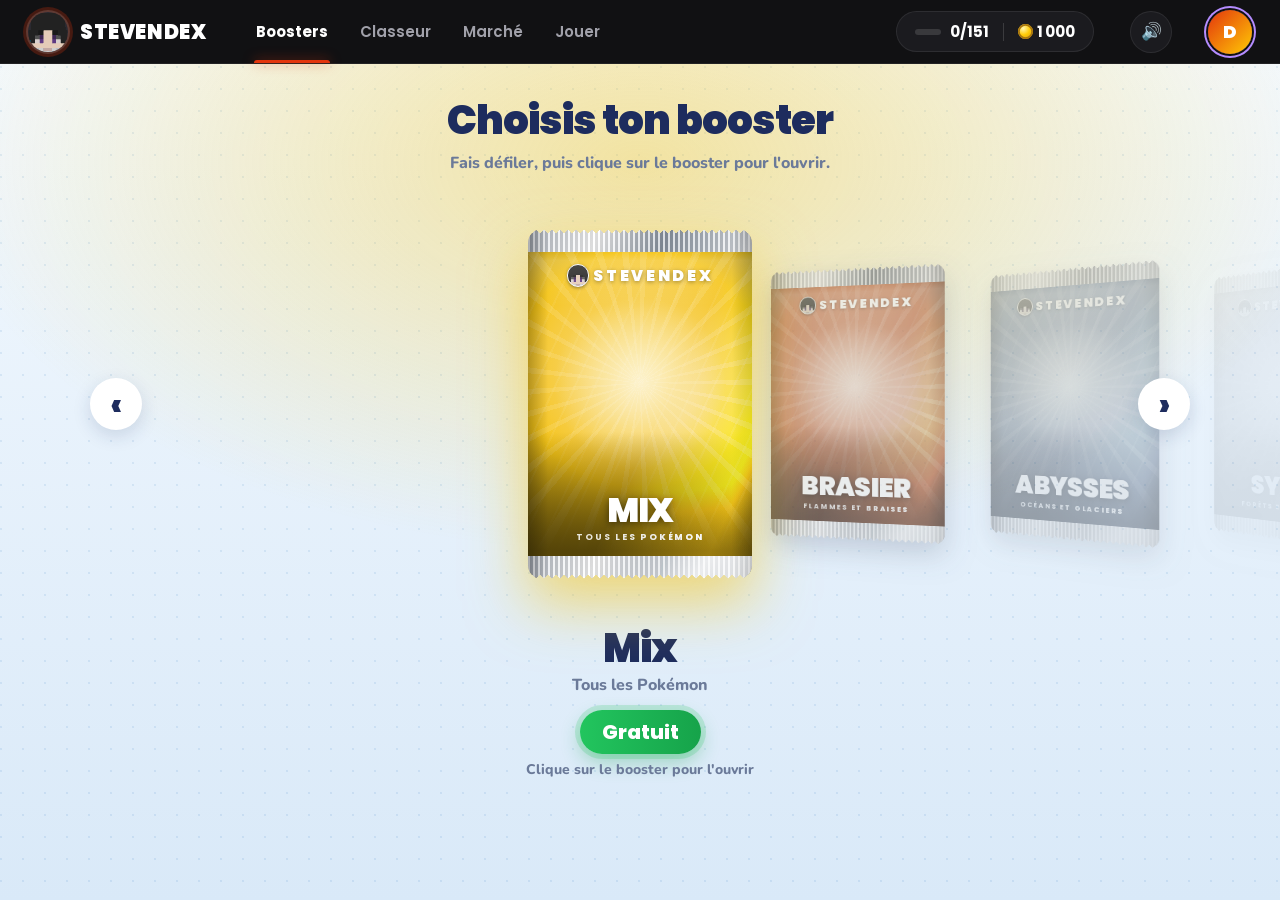
==== index.html @ 376888b3 "feat: effets de révélation avec les textures Kenney (CC0) et un moteur de particules canvas Co-Autho" ====
<!doctype html>
<html lang="fr">
<head>
<meta charset="utf-8">
<meta name="viewport" content="width=device-width,initial-scale=1">
<title>StevenDex</title>
<link rel="icon" href="steven.png">
<link rel="preconnect" href="https://fonts.googleapis.com">
<link href="https://fonts.googleapis.com/css2?family=Poppins:wght@600;700;800;900&family=Nunito:wght@600;800;900&display=swap" rel="stylesheet">
<link rel="stylesheet" href="style.css">
</head>
<body>
<header class="top">
  <div class="logo"><img class="logo-ico" src="steven.png" alt="">StevenDex</div>
  <nav class="tabs">
    <button data-view="shop" class="on">Boosters</button>
    <button data-view="book">Classeur</button>
    <button data-view="market">Marché <span class="dot" id="dupCount"></span></button>
    <button data-view="play">Jouer</button>
  </nav>
  <div class="hud">
    <span class="hud-dex" title="Pokémon dans ton classeur"><i class="hud-bar"><b id="hudBar"></b></i><span id="bookCount"></span></span>
    <span class="hud-sep"></span>
    <span title="Pokédollars"><i class="coin"></i><span id="coins">0</span></span>
  </div>
  <button class="round" id="mute" aria-label="Couper le son">🔊</button>
  <div class="avatar" id="avatar" title="Ton pseudo">D</div>
</header>
<main>
  <section id="shop" class="view on">
    <div class="shop-head">
      <h1>Choisis ton booster</h1>
      <p>Fais défiler, puis clique sur le booster pour l'ouvrir.</p>
    </div>
    <div class="carousel">
      <button class="arrow" id="prev" aria-label="Booster précédent">‹</button>
      <div id="packs" class="packs"></div>
      <button class="arrow" id="next" aria-label="Booster suivant">›</button>
    </div>
    <div id="info" class="under"></div>
  </section>
  <section id="book" class="view">
    <div class="book-head">
      <h1>Mon classeur</h1>
      <div class="progress"><div id="bookBar"></div></div>
      <span id="bookTxt" class="book-txt"></span>
    </div>
    <div class="book-wrap">
      <button class="arrow" id="pgPrev" aria-label="Page précédente">‹</button>
      <div id="binder" class="binder"></div>
      <button class="arrow" id="pgNext" aria-label="Page suivante">›</button>
    </div>
    <div id="pgTxt" class="pg-txt"></div>
  </section>
  <section id="market" class="view">
    <div class="shop-head">
      <h1>Marché</h1>
      <p>Revends tes cartes en trop contre des Pokédollars.</p>
    </div>
    <div class="mk-bar">
      <div class="mk-total" id="mkTotal"></div>
      <label class="mk-toggle"><input type="checkbox" id="mkDups" checked> Doublons seulement</label>
      <button class="btn" id="mkSellAll">Vendre tous les doublons</button>
    </div>
    <div id="mkGrid" class="mk-grid"></div>
  </section>
  <section id="play" class="view">
    <div class="shop-head">
      <h1>Jouer avec tes amis</h1>
      <p>Crée un salon et envoie le code, ou rejoins celui d'un ami.</p>
    </div>
    <label class="pl-name">Ton pseudo <input id="plName" maxlength="16" autocomplete="off"></label>
    <div class="modes">
      <div class="mode" data-mode="duel" style="--c:#f5a518">
        <div class="mode-ico">🎴</div>
        <h2>Duel de boosters</h2>
        <p>Vous ouvrez le même booster. Le plus gros score de rareté rafle la mise, chacun garde ses cartes.</p>
        <div class="mode-btns"><button class="btn" data-act="host">Créer un salon</button></div>
      </div>
      <div class="mode" data-mode="battle" style="--c:#e3350d">
        <div class="mode-ico">⚔️</div>
        <h2>Combat de cartes</h2>
        <p>Choisis 3 cartes de ton classeur. Attaque, coup spécial, protection et types : le dernier debout gagne.</p>
        <div class="mode-btns"><button class="btn" data-act="host">Créer un salon</button></div>
      </div>
    </div>
    <div class="join"><input id="joinCode" placeholder="CODE" maxlength="5" autocomplete="off"><button class="btn" id="joinBtn">Rejoindre</button></div>
  </section>
</main>
<div id="overlay" class="overlay" hidden></div>
<script src="data.js"></script>
<script src="scenes.js"></script>
<script src="fanart.js"></script>
<script src="sfx.js"></script>
<script src="fx.js"></script>
<script src="app.js"></script>
<script src="https://unpkg.com/peerjs@1.5.4/dist/peerjs.min.js"></script>
<script src="play.js"></script>
</body>
</html>
---- style.css ----
:root {
  --red: #e3350d; --yel: #ffcb05; --blue: #2a75bb; --navy: #1d2c5e;
  --line: #d3e0ee; --txt: #1d2c5e; --mute: #6b7a99;
  font-family: 'Nunito', system-ui, sans-serif; font-weight: 600; color: var(--txt); color-scheme: light;
}
* { box-sizing: border-box; margin: 0; }
body { --sel: #f5c518; min-height: 100vh; overflow-x: hidden;
  background: radial-gradient(1000px 560px at 50% 18%, color-mix(in srgb, var(--sel) 40%, transparent), transparent 70%),
    radial-gradient(circle at 1px 1px, #2a75bb1c 1.5px, transparent 0) 0 0 / 22px 22px, linear-gradient(#f5faff, #d9e9f8);
  transition: background .5s; }
button { font: inherit; color: inherit; cursor: pointer; border: 0; background: none; }
.coin { display: inline-block; width: 1em; height: 1em; border-radius: 50%; vertical-align: -.12em; margin-right: .3em;
  background: radial-gradient(circle at 35% 30%, #fff6b0, #ffcb05 45%, #c48f1a); box-shadow: inset 0 0 0 .12em #a8760f; }

/* En-tête */
.top { position: sticky; top: 0; z-index: 5; display: flex; align-items: center; gap: 36px; padding: 0 28px; height: 64px; color: #fff;
  background: #111113; border-bottom: 1px solid #ffffff12; }
.logo { display: flex; align-items: center; gap: 12px; font: 900 20px 'Poppins', sans-serif; letter-spacing: .6px; text-transform: uppercase; color: #fff; white-space: nowrap; }
.logo-ico { width: 40px; height: 40px; border-radius: 50%; flex-shrink: 0; object-fit: cover; image-rendering: pixelated; background: #2a2a31; box-shadow: 0 0 0 2px #ffffff24, 0 0 0 5px #e3350d40; }
.tabs { display: flex; gap: 4px; height: 100%; }
.tabs button { position: relative; height: 100%; padding: 0 14px; font: 600 15px 'Poppins', sans-serif; color: #a1a1aa; transition: color .2s; display: flex; align-items: center; gap: 7px; }
.tabs button:hover, .tabs button.on { color: #fff; }
.tabs button.on { font-weight: 700; }
.tabs button.on::after { content: ''; position: absolute; left: 12px; right: 12px; bottom: 0; height: 3px; border-radius: 3px 3px 0 0; background: var(--red); box-shadow: 0 0 12px #e3350d99; }
.dot { width: 7px; height: 7px; border-radius: 50%; background: var(--red); box-shadow: 0 0 8px var(--red); }
.dot:empty { display: none; }
.dot { font-size: 0; }
.hud { margin-left: auto; display: flex; align-items: center; gap: 14px; padding: 8px 18px; border-radius: 99px; background: #1b1b1f; border: 1px solid #ffffff14; font: 700 15px 'Poppins', sans-serif; white-space: nowrap; }
.hud-dex { display: flex; align-items: center; gap: 9px; }
.hud-bar { width: 26px; height: 6px; border-radius: 9px; background: #ffffff22; overflow: hidden; }
.hud-bar b { display: block; height: 100%; background: var(--red); border-radius: 9px; transition: width .4s; }
.hud-sep { width: 1px; height: 18px; background: #ffffff24; }
.round { width: 42px; height: 42px; flex-shrink: 0; border-radius: 50%; display: grid; place-items: center; background: #1b1b1f; border: 1px solid #ffffff14; font-size: 17px; transition: background .2s; }
.round:hover { background: #26262c; }
.avatar { width: 44px; height: 44px; flex-shrink: 0; border-radius: 50%; display: grid; place-items: center; font: 900 18px 'Poppins', sans-serif; color: #fff;
  background: linear-gradient(135deg, #e3350d, #ffcb05); box-shadow: 0 0 0 2px #111113, 0 0 0 4px #b48cff; }

.view { display: none; }
.view.on { display: flex; }
h1 { font: 900 40px 'Poppins', sans-serif; letter-spacing: -1px; color: var(--navy); }

/* Boutons */
.btn { background: linear-gradient(#ffd93b, #ffc107); color: var(--navy); border: 0; box-shadow: 0 8px 22px #f5a30055, inset 0 2px 0 #fff9; font: 900 26px 'Poppins', sans-serif; letter-spacing: .5px; padding: 12px 28px; border-radius: 999px; display: inline-flex; justify-content: center; align-items: center; gap: 14px; transition: transform .1s, box-shadow .1s, filter .15s; }
.btn:hover { filter: brightness(1.05); transform: translateY(-2px); box-shadow: 0 12px 26px #f5a30066, inset 0 2px 0 #fff9; }
.btn:active { transform: scale(.97); }
.btn:disabled { filter: grayscale(.8); opacity: .55; cursor: not-allowed; transform: none; box-shadow: none; }
.btn small { font: 900 16px 'Nunito', sans-serif; border-left: 2px solid #1d2c5e44; padding-left: 14px; }
.btn.big { min-width: min(340px, 100%); font-size: 30px; padding: 14px 32px; }
.btn.ghost { background: #fff; font-size: 20px; }
.link { color: #fffc; font-weight: 800; text-decoration: underline; text-underline-offset: 3px; }
.arrow { flex-shrink: 0; width: 52px; height: 52px; border-radius: 50%; background: #fff; border: 0; box-shadow: 0 6px 18px #1d2c5e26; font: 900 34px/1 'Poppins', sans-serif; color: var(--navy); z-index: 20; transition: transform .1s; }
.arrow:hover { transform: scale(1.08); }
.arrow:disabled { opacity: .3; cursor: default; transform: none; }

/* Boutique */
#shop { flex-direction: column; align-items: center; padding: 26px 16px 48px; }
.shop-head { text-align: center; }
.shop-head p { color: var(--mute); font-weight: 800; font-size: 16px; margin-top: 2px; }
.carousel { display: flex; align-items: center; gap: 12px; width: 100%; max-width: 1100px; height: 460px; }
.packs { position: relative; flex: 1; height: 100%; perspective: 1400px; }
.slot {
  position: absolute; left: 50%; top: 50%; width: 236px;
  transform: translate(-50%, -50%) translateX(calc(var(--o) * 215px)) scale(calc(1 - min(var(--a), 1) * .22)) rotateY(calc(var(--o) * -24deg));
  opacity: calc(1 - var(--a) * .3); z-index: calc(10 - var(--a)); filter: saturate(calc(1 - var(--a) * .35)) brightness(calc(1 - var(--a) * .08));
  transition: transform .55s cubic-bezier(.2, .9, .3, 1.15), opacity .4s, filter .4s;
}
.slot .pack { max-width: none; filter: drop-shadow(0 14px 18px #1d2c5e44); }
.slot.on .pack { animation: float 3.2s ease-in-out infinite; filter: drop-shadow(0 26px 30px color-mix(in srgb, var(--c) 60%, transparent)); }
@keyframes float { 50% { transform: translateY(-12px) rotate(.8deg); } }

.under { --c: #f5c518; display: flex; flex-direction: column; align-items: center; gap: 6px; margin-top: -6px; text-align: center; }
.under h2 { font: 900 40px/1 'Poppins', sans-serif; letter-spacing: -1px; color: var(--navy); }
.under .sub { color: var(--mute); font-weight: 800; }
.price { margin-top: 8px; font: 800 20px 'Poppins', sans-serif; color: var(--navy); background: #fff; padding: 7px 22px; border-radius: 99px; box-shadow: 0 6px 18px #1d2c5e1f; }
.price.free { color: #fff; background: linear-gradient(90deg, #22c55e, #16a34a); box-shadow: 0 0 0 5px #22c55e30, 0 8px 20px #16a34a55; animation: pulse 1.4s ease-in-out infinite; }
.price.poor { color: #b4bdcc; }
@keyframes pulse { 50% { transform: scale(1.06); } }
.timer { font-size: 14px; font-weight: 800; color: var(--mute); }
.slot.on { cursor: pointer; }
.slot.nope .pack { animation: nope .4s; }
@keyframes nope { 20%, 60% { transform: translateX(-10px); } 40%, 80% { transform: translateX(10px); } }

/* Booster */
.pack { width: 100%; aspect-ratio: .64; perspective: 800px; container-type: inline-size; }
.pack-in {
  position: relative; height: 100%; overflow: hidden; border-radius: 6cqw;
  background: radial-gradient(120% 75% at 50% 40%, color-mix(in srgb, var(--c) 55%, #fff), var(--c) 45%, color-mix(in srgb, var(--c) 40%, #000));
  -webkit-mask: conic-gradient(from 135deg at top, #0000, #000 1deg 89deg, #0000 90deg) top / 8px 51% repeat-x,
                conic-gradient(from -45deg at bottom, #0000, #000 1deg 89deg, #0000 90deg) bottom / 8px 51% repeat-x;
  transform: rotateX(var(--rx, 0)) rotateY(var(--ry, 0)); transition: transform .15s;
}
.pk-bg { position: absolute; inset: 0;
  background: radial-gradient(circle at 50% 44%, #ffffffa0, transparent 38%),
    repeating-conic-gradient(from 0deg at 50% 44%, #ffffff1c 0 3deg, transparent 3deg 11deg),
    repeating-linear-gradient(115deg, #ffffff0f 0 2px, transparent 2px 18px); }
.pk-mon { position: absolute; z-index: 1; left: 50%; top: 47%; width: 98%; transform: translate(-50%, -50%); filter: drop-shadow(0 5cqw 5cqw #0007); }
.pk-low { position: absolute; inset: 0; z-index: 2; background: linear-gradient(transparent 58%, color-mix(in srgb, var(--c) 35%, #000) 92%); }
.crimp { position: absolute; left: 0; right: 0; top: 0; height: 6.5%; z-index: 4;
  background: repeating-linear-gradient(90deg, #ffffffaa 0 2px, #0002 2px 5px), linear-gradient(100deg, #b9c0ca, #fff 30%, #8e98a5 60%, #e9edf2); }
.crimp.bot { top: auto; bottom: 0; }
.pk-top { position: absolute; z-index: 3; top: 10%; left: 0; right: 0; display: flex; justify-content: center; align-items: center; gap: 2cqw;
  font: 900 7cqw 'Poppins', sans-serif; letter-spacing: 1.2cqw; text-transform: uppercase; color: #fff; text-shadow: 0 .6cqw 2cqw #0006; }
.pk-top::before { content: ''; width: 9cqw; height: 9cqw; border-radius: 50%; flex-shrink: 0; border: .8cqw solid #fff; background: #222 url(steven.png) center / cover; image-rendering: pixelated; box-shadow: 0 .5cqw 1.5cqw #0006; }
.pk-name { position: absolute; z-index: 3; left: 0; right: 0; bottom: 10%; text-align: center; color: #fff; }
.pk-name b { display: block; font: 900 15cqw/1 'Poppins', sans-serif; letter-spacing: -.3cqw; text-transform: uppercase; text-shadow: 0 1cqw 4cqw #0008; }
.pk-name i { display: block; margin-top: 1.5cqw; font: normal 700 4cqw 'Poppins', sans-serif; letter-spacing: .8cqw; text-transform: uppercase; opacity: .85; }
.pk-wrap { position: absolute; inset: 0; z-index: 5; pointer-events: none;
  background: linear-gradient(90deg, #0004, transparent 9%, transparent 91%, #0004), linear-gradient(180deg, transparent 6%, #ffffff30 9%, transparent 22%); }
.pk-sheen { position: absolute; inset: 0; z-index: 6; pointer-events: none; mix-blend-mode: overlay;
  background: linear-gradient(115deg, transparent 30%, #fffc 46%, transparent 60%) var(--mx, 0%) 0 / 250% 100%; }

/* Carte full art */
.card {
  position: relative; width: 100%; aspect-ratio: 63 / 88; border-radius: 5% / 3.6%; padding: 3.4%; container-type: inline-size;
  background: linear-gradient(145deg, #f7f9fb, #cfd6df 45%, #ffffff 55%, #bcc5d0);
  box-shadow: 0 8px 22px #1d2c5e55;
  transform: perspective(700px) rotateX(var(--rx, 0)) rotateY(var(--ry, 0)); transition: transform .12s;
}
.frame { position: relative; height: 100%; border-radius: 3.2cqw; overflow: hidden; }
.frame::after { content: ''; position: absolute; inset: 0; z-index: 6; border-radius: inherit; pointer-events: none; box-shadow: inset 0 0 0 .5cqw #0004, inset 0 0 0 1.1cqw #fff3; }
.poke { position: absolute; z-index: 1; left: 6%; width: 88%; top: 14%; filter: drop-shadow(0 2.5cqw 2cqw #0007); }
.full { position: absolute; inset: 0; width: 100%; height: 100%; object-fit: cover; }
.types { position: absolute; z-index: 4; top: 3.5cqw; left: 3.5cqw; display: flex; gap: 1.2cqw; }
.types i { font-style: normal; font-size: 4.2cqw; font-weight: 900; color: #fff; background: var(--t); padding: .25em .75em; border-radius: 99px; border: .4cqw solid #fff9; text-shadow: 0 .3cqw .6cqw #0006; }
.sym { position: absolute; z-index: 4; top: 3.5cqw; right: 3.5cqw; font-size: 4.6cqw; font-weight: 900; color: var(--rc); background: #0009; padding: .25em .7em; border-radius: 99px; border: .4cqw solid #fff5; }
.label { position: absolute; z-index: 4; left: 0; right: 0; bottom: 0; padding: 16cqw 5cqw 4.5cqw; display: flex; align-items: baseline; justify-content: space-between; gap: 2cqw;
  background: linear-gradient(transparent, #000a 70%); color: #fff; }
.label b { font: 900 11cqw 'Poppins', sans-serif; letter-spacing: .3cqw; line-height: 1; white-space: nowrap; overflow: hidden; text-overflow: ellipsis; text-shadow: 0 .5cqw 1.5cqw #000a; }
.label span { font-size: 4.5cqw; font-weight: 900; opacity: .8; white-space: nowrap; }
.holo { position: absolute; inset: 0; z-index: 7; pointer-events: none; border-radius: inherit; mix-blend-mode: color-dodge; opacity: 0; }
.r-E .holo, .r-L .holo, .r-M .holo, .shiny .holo {
  opacity: .45; background: linear-gradient(115deg, transparent 20%, #ff5ec466 35%, #5ef0ff66 45%, #fff36666 55%, transparent 70%) var(--mx, 50%) var(--my, 50%) / 250% 250%;
}
.r-R { background: linear-gradient(145deg, #e3edfa, #8fb2df 45%, #f2f7fd 55%, #7da2d4); }
.r-E { background: linear-gradient(145deg, #f1e6ff, #a77be8 45%, #f8f1ff 55%, #8b5bd6); }
.r-L { background: linear-gradient(145deg, #fff1b0, #e2b33a 45%, #fff8d8 55%, #c48f1a); }
.r-M { background: conic-gradient(from 30deg, #ff6b6b, #ffd93b, #6bff95, #5ac8ff, #b46bff, #ff6b6b); }
.shiny { --rc: #ffd76a; background: radial-gradient(#fff 0 .5px, transparent 1px) 0 0 / 7px 7px, linear-gradient(135deg, #fff6c2, #ffd700 25%, #fff 50%, #ffc400 75%, #fff6c2); }
.shiny .holo { opacity: .75; }
.new { position: absolute; z-index: 8; top: 30%; right: -2cqw; transform: rotate(8deg); background: var(--red); color: #fff; border: .8cqw solid #fff; font: 900 5cqw 'Poppins', sans-serif; letter-spacing: .3px; padding: .2em .7em; border-radius: 99px; box-shadow: 0 1cqw 2cqw #0004; }

/* Dos de carte */
.back { position: absolute; inset: 0; container-type: inline-size; border-radius: 5% / 3.6%; padding: 4%; backface-visibility: hidden;
  background: linear-gradient(135deg, #ffe27a, #c8901a 40%, #fff1b0 55%, #b8800f); box-shadow: 0 10px 25px #0007; }
.back-in { position: relative; height: 100%; border-radius: 3cqw; overflow: hidden;
  background:
    linear-gradient(115deg, transparent 40%, #ffffff38 50%, transparent 60%) 0 0 / 300% 100%,
    radial-gradient(#ffffff55 .5cqw, transparent .8cqw) 0 0 / 10cqw 10cqw,
    repeating-conic-gradient(from 0deg at 50% 46%, #ffffff10 0 7deg, transparent 7deg 14deg),
    radial-gradient(circle at 50% 46%, #5b7dff, #22339a 48%, #0a1340);
  box-shadow: inset 0 0 0 1cqw #0b1233, inset 0 0 8cqw #000a; animation: sheen 4s linear infinite; }
@keyframes sheen { to { background-position: -300% 0, 0 0, 0 0, 0 0; } }
.back-ball { position: absolute; left: 50%; top: 46%; width: 48%; aspect-ratio: 1; transform: translate(-50%, -50%); border-radius: 50%; border: 2.4cqw solid #0b1233;
  background: radial-gradient(circle, #fff 0 13%, #0b1233 13% 22%, transparent 22%), linear-gradient(var(--red) 0 45%, #0b1233 45% 55%, #fff 55%);
  box-shadow: 0 0 0 1.6cqw #ffd76a, 0 0 0 2.6cqw #0b1233, 0 0 10cqw 3cqw #7aa2ff; }
.back-txt { position: absolute; left: 0; right: 0; bottom: 9%; text-align: center; font: 900 10cqw 'Poppins', sans-serif; letter-spacing: .6cqw; color: #ffd76a; }
.back-txt::before { content: 'Série Kanto'; display: block; font: 900 3.6cqw 'Nunito', sans-serif; letter-spacing: 1cqw; text-transform: uppercase; color: #fffc; margin-bottom: 1cqw; }

/* Overlay */
.overlay { position: fixed; inset: 0; z-index: 50; display: grid; place-items: center; overflow: auto; padding: 24px 16px; animation: fade .25s;
  background: repeating-conic-gradient(from 0deg at 50% 45%, #ffffff0d 0 8deg, transparent 8deg 16deg), radial-gradient(circle at 50% 45%, color-mix(in srgb, var(--c, #3d8de0) 70%, #12275a), #0b1430 75%); }
.overlay[hidden] { display: none; }
.overlay.zoomed { background: #0b1430e6; backdrop-filter: blur(6px); }
@keyframes fade { from { opacity: 0; } }
.overlay.dim::before { content: ''; position: fixed; inset: 0; background: #000c; animation: fade .5s; }
.overlay.quake { animation: quake .5s; }
@keyframes quake { 20% { transform: translate(-9px, 5px); } 40% { transform: translate(8px, -6px); } 60% { transform: translate(-5px, 3px); } 80% { transform: translate(3px, -2px); } }
.skip { position: fixed; top: 16px; right: 16px; z-index: 3; background: #fff2; color: #fff; border: 2px solid #fff6; font-weight: 900; padding: 8px 16px; border-radius: 99px; }
.skip:hover { background: #fff3; }
.op-stage { position: relative; z-index: 1; display: flex; flex-direction: column; align-items: center; gap: 22px; width: 100%; }
.hint { color: #fff; font-weight: 900; font-size: 18px; text-shadow: 0 2px 0 var(--navy); min-height: 1.4em; text-align: center; }
.counter { color: #fff; font: 900 22px 'Poppins', sans-serif; letter-spacing: .5px; background: #0005; padding: 4px 16px; border-radius: 99px; }

/* Déchirure */
.op-pack { position: relative; width: min(300px, 64vw); aspect-ratio: .64; cursor: pointer; animation: packIn .7s cubic-bezier(.2, 1.4, .4, 1); }
.op-pack:not(.torn):hover { animation: wobble .5s; }
@keyframes packIn { from { transform: translateY(80px) scale(.5) rotate(-8deg); opacity: 0; } }
@keyframes wobble { 30% { transform: rotate(-2deg) scale(1.02); } 60% { transform: rotate(2deg) scale(1.02); } }
.tear-top, .tear-body, .tear-rest { position: absolute; inset: 0; filter: drop-shadow(0 20px 30px #0009); }
.tear-top { z-index: 1; }
.tear-top .pack { filter: drop-shadow(0 6px 8px #0007); }
.tear-body { clip-path: inset(9% 0 0 0); }
.tear-line { position: absolute; left: 3%; right: 3%; top: 9%; border-top: 3px dashed #fff; filter: drop-shadow(0 0 3px #000); z-index: 2; }
.tear-line span { position: absolute; top: -17px; left: -11px; font-size: 22px; color: #fff; transition: left .05s; animation: bob .8s ease-in-out infinite; }
.tear-line i { position: absolute; left: 0; top: -3px; height: 3px; width: 0; background: #fff; box-shadow: 0 0 10px #fff, 0 0 20px var(--c); }
@keyframes bob { 50% { transform: translateY(-4px) rotate(-10deg); } }
.op-pack { touch-action: none; }
.op-pack.cutting { animation: none; cursor: grabbing; }
.op-light { position: absolute; left: 50%; top: 9%; z-index: 1; width: 14px; height: 14px; border-radius: 50%; background: #fff; transform: translate(-50%, -50%) scale(0);
  box-shadow: 0 0 60px 30px #fff, 0 0 140px 80px var(--c); }
.torn { cursor: default; }
.torn .tear-line { display: none; }
.torn .tear-rest { display: none; }
.torn .tear-top { animation: flyTop .7s cubic-bezier(.4, 0, .6, 1) forwards; }
@keyframes flyTop { 30% { transform: translate(10px, -20px) rotate(4deg); } to { transform: translate(180px, -320px) rotate(40deg); opacity: 0; } }
.torn .op-light { animation: light 1.1s .15s forwards; }
@keyframes light { 40% { transform: translate(-50%, -50%) scale(5); } to { transform: translate(-50%, -50%) scale(14); opacity: 0; } }
.torn .tear-body { animation: sinkBody .6s .5s ease-in forwards; }
@keyframes sinkBody { to { transform: translateY(90%) scale(.9); opacity: 0; } }

/* Pile de cartes */
.deck { position: relative; width: min(300px, 62vw); aspect-ratio: 63 / 88; cursor: pointer; }
.deck .flip { position: absolute; inset: 0; transition: transform .45s cubic-bezier(.2, .9, .3, 1.2), opacity .45s; animation: rise .6s cubic-bezier(.2, 1.3, .4, 1) backwards var(--d); }
@keyframes rise { from { transform: translateY(90%) scale(.7); opacity: 0; } }
.flip-in { position: relative; height: 100%; transition: transform .7s cubic-bezier(.3, 1.4, .5, 1); transform-style: preserve-3d; }
.flip.open .flip-in { transform: rotateY(180deg); animation: flipUp .6s cubic-bezier(.3, .7, .3, 1); }
@keyframes flipUp { 0% { transform: rotateY(0); } 45% { transform: translateY(-40px) rotateY(100deg) scale(1.1); } 100% { transform: rotateY(180deg); } }
.front { position: absolute; inset: 0; backface-visibility: hidden; transform: rotateY(180deg); }
@keyframes pop { 50% { scale: 1.06; } }
.flip.charging { filter: drop-shadow(0 0 40px var(--rc)) drop-shadow(0 0 20px var(--rc)); transition: filter 1.2s; }
.flip.charging .flip-in { animation: charge 1.3s ease-in forwards; }
@keyframes charge { 10%, 30%, 50%, 70%, 90% { translate: -4px 0; rotate: -1.5deg; } 20%, 40%, 60%, 80% { translate: 4px 0; rotate: 1.5deg; } 100% { scale: 1.1; } }
.flip.epic .front { filter: drop-shadow(0 0 30px var(--rc)); }
.flip.epic .flip-in { scale: 1.08; transition: transform .7s cubic-bezier(.3, 1.4, .5, 1), scale .5s; }
.flip.gone { transform: translate(-130%, 40%) rotate(-25deg) scale(.4) !important; opacity: 0; pointer-events: none; }
.rays { position: absolute; inset: -70%; z-index: -1; opacity: 0; pointer-events: none; transition: opacity .4s;
  background: repeating-conic-gradient(var(--rc, #fff) 0 6deg, transparent 6deg 20deg); -webkit-mask: radial-gradient(closest-side, #000 15%, transparent); animation: spin 9s linear infinite; }
.deck.show-rays .rays { opacity: .9; }
@keyframes spin { to { rotate: 360deg; } }
.flash { position: fixed; inset: 0; z-index: 4; background: #fff; pointer-events: none; animation: flash .7s forwards; }
@keyframes flash { to { opacity: 0; } }
.banner { position: absolute; z-index: 20; left: 50%; top: -86px; transform: translateX(-50%); white-space: nowrap; pointer-events: none;
  font: 900 clamp(32px, 6vw, 52px) 'Poppins', sans-serif; letter-spacing: 1px; color: #fff;
  animation: banner .7s cubic-bezier(.2, 1.7, .4, 1); text-shadow: 0 0 24px var(--rc), 0 0 60px var(--rc), 0 4px 0 #0006; }
@keyframes banner { from { transform: translateX(-50%) scale(0) rotate(-12deg); } }
.spark { position: absolute; left: 50%; top: 50%; z-index: 15; width: var(--s); height: var(--s); border-radius: 50%; background: var(--c); box-shadow: 0 0 12px var(--c); pointer-events: none;
  animation: spark 1.4s cubic-bezier(.1, .8, .3, 1) forwards; }
.spark.star { border-radius: 0; background: #fff; clip-path: polygon(50% 0, 61% 39%, 100% 50%, 61% 61%, 50% 100%, 39% 61%, 0 50%, 39% 39%); width: calc(var(--s) * 2); height: calc(var(--s) * 2); }
@keyframes spark { from { transform: translate(-50%, -50%) scale(1.2); } to { transform: translate(calc(-50% + var(--dx)), calc(-50% + var(--dy))) scale(0) rotate(180deg); opacity: 0; } }
.pile { display: flex; gap: 8px; min-height: 76px; }
.mini { width: 54px; animation: miniIn .4s cubic-bezier(.2, 1.4, .4, 1); }
.mini .card { box-shadow: 0 3px 8px #0006; }
@keyframes miniIn { from { transform: translateY(-40px) scale(1.5); opacity: 0; } }

/* Récap */
.summary { display: flex; flex-direction: column; align-items: center; gap: 18px; width: min(1100px, calc(100vw - 48px)); }
.summary h2 { font: 900 clamp(30px, 5vw, 46px) 'Poppins', sans-serif; letter-spacing: .5px; color: #fff; text-shadow: 0 0 30px var(--c, #fff), 0 4px 0 #0005; text-align: center; }
.sum-sub { color: #fff; font-weight: 900; font-size: 17px; text-align: center; text-shadow: 0 2px 0 var(--navy); }
.sum-row { display: grid; grid-template-columns: repeat(5, 1fr); gap: clamp(10px, 2vw, 22px); width: 100%; }
.sum-card { animation: deal .5s cubic-bezier(.2, 1.3, .4, 1) backwards var(--d); }
@keyframes deal { from { transform: translateY(60px) scale(.8); opacity: 0; } }
.sum-actions { display: flex; gap: 16px; flex-wrap: wrap; justify-content: center; margin-top: 6px; }
.zoom { width: min(380px, 80vw); display: flex; flex-direction: column; align-items: center; gap: 16px; }
.zoom p { color: #fff; font-weight: 900; font-size: 17px; text-align: center; }

/* Classeur */
#book { flex-direction: column; align-items: center; padding: 26px 16px 40px; gap: 18px; }
.book-head { display: flex; align-items: center; gap: 18px; flex-wrap: wrap; justify-content: center; }
.progress { width: min(320px, 70vw); height: 18px; background: #fff; border: 3px solid var(--navy); border-radius: 99px; overflow: hidden; }
#bookBar { height: 100%; background: repeating-linear-gradient(45deg, #ffffff40 0 6px, transparent 6px 12px), var(--red); transition: width .4s; }
.book-txt { font-weight: 900; font-size: 18px; }
.book-wrap { display: flex; align-items: center; gap: 14px; width: 100%; justify-content: center; }
.binder { position: relative; display: flex; width: min(1160px, 100%); padding: 18px; border-radius: 20px; perspective: 2600px;
  background: radial-gradient(#ffffff14 1px, transparent 1.5px) 0 0 / 6px 6px, linear-gradient(160deg, #e03a14, #a61f07);
  border: 3px solid var(--navy); box-shadow: 0 10px 0 #6e1505, 0 24px 40px #0005, inset 0 0 0 6px #ffffff18; }
.binder.v1 { width: min(560px, 100%); }
.leaf-l, .leaf-r { flex: 1; min-width: 0; }
.rings { width: 34px; flex-shrink: 0; margin: -6px 0;
  background: radial-gradient(ellipse 13px 7px, #f4f4f4 0 45%, #8d8d8d 55% 70%, transparent 72%) center / 34px 25% repeat-y, linear-gradient(90deg, #7a1606, #c62a0d 50%, #7a1606); }
.page { position: relative; height: 100%; background: #fbf8f1; border-radius: 8px; padding: 14px 14px 26px; box-shadow: inset 0 0 0 2px #e8e0cf, inset 0 0 40px #0000000f; }
.leaf-l .page { background: linear-gradient(90deg, #fbf8f1 92%, #ece5d4); }
.leaf-r .page { background: linear-gradient(270deg, #fbf8f1 92%, #ece5d4); }
.pockets { display: grid; grid-template-columns: repeat(3, 1fr); gap: 10px; }
.pocket { position: relative; aspect-ratio: 63 / 88; border-radius: 7px; display: grid; place-items: center;
  background: linear-gradient(135deg, #ffffff99, #ffffff20 40%, #ffffff77 60%, #ffffff10), #e6ebf2; box-shadow: inset 0 0 0 2px #d2dae5; }
.pocket.has { cursor: zoom-in; background: none; box-shadow: none; transition: transform .15s; }
.pocket.has:hover { transform: translateY(-4px); z-index: 2; }
.pocket.has::after { content: ''; position: absolute; inset: -3px; z-index: 9; border-radius: 9px; pointer-events: none;
  background: linear-gradient(120deg, transparent 35%, #ffffff40 48%, transparent 58%); box-shadow: inset 0 0 0 2px #ffffff60; }
.pocket .sil { width: 72%; filter: brightness(0); opacity: .09; }
.pocket span { position: absolute; bottom: 8px; font-weight: 900; font-size: 12px; color: #9aa6b8; }
.pocket .cnt { position: absolute; top: -7px; right: -7px; z-index: 10; background: var(--navy); color: #fff; font-size: 11px; padding: 2px 7px; border-radius: 99px; border: 2px solid #fff; }
.pnum { position: absolute; bottom: 5px; left: 0; right: 0; text-align: center; font-size: 12px; color: #b9ad92; font-weight: 900; }
.turning { position: absolute; top: 18px; bottom: 18px; z-index: 6; transform-style: preserve-3d; }
.turning.fwd { left: calc(50% + 17px); right: 18px; transform-origin: left center; animation: turnF .8s cubic-bezier(.45, .05, .35, 1) forwards; }
.turning.bwd { left: 18px; right: calc(50% + 17px); transform-origin: right center; animation: turnB .8s cubic-bezier(.45, .05, .35, 1) forwards; }
@keyframes turnF { to { transform: rotateY(-180deg); } }
@keyframes turnB { to { transform: rotateY(180deg); } }
.face { position: absolute; inset: 0; backface-visibility: hidden; }
.face .page { box-shadow: inset 0 0 0 2px #e8e0cf, 0 0 30px #0003; }
.face.backf { transform: rotateY(180deg); }
.slide-next .leaf-r { animation: slideN .26s ease-in forwards; }
.slide-prev .leaf-r { animation: slideP .26s ease-in forwards; }
@keyframes slideN { to { transform: translateX(-30%) rotateY(30deg); opacity: 0; } }
@keyframes slideP { to { transform: translateX(30%) rotateY(-30deg); opacity: 0; } }
.pg-txt { font-weight: 900; color: var(--mute); }

@media (max-width: 760px) {
  .top { padding: 0 12px; gap: 8px; height: 60px; }
  .tabs button { padding: 0 8px; font-size: 14px; }
  .tabs span { display: none; }
  h1 { font-size: 32px; text-align: center; }
  .carousel { height: 360px; gap: 4px; }
  .slot { width: 180px; transform: translate(-50%, -50%) translateX(calc(var(--o) * 150px)) scale(calc(1 - min(var(--a), 1) * .25)) rotateY(calc(var(--o) * -24deg)); }
  .arrow { width: 42px; height: 42px; font-size: 26px; }
    .sum-row { grid-template-columns: repeat(3, 1fr); }
  .book-wrap .arrow { position: fixed; bottom: 16px; }
  #pgPrev { left: 16px; } #pgNext { right: 16px; }
  .binder { padding: 10px; }
  .pockets { gap: 7px; }
}
.overlay.dim .counter { opacity: 0; }

/* Son */
.coin.fly { position: fixed; left: 0; top: 0; z-index: 99; font-size: 22px; pointer-events: none; }

/* Marché */
#market { flex-direction: column; align-items: center; padding: 26px 16px 48px; gap: 18px; }
.mk-bar { display: flex; align-items: center; gap: 16px; flex-wrap: wrap; justify-content: center; background: #fff; padding: 12px 14px 12px 22px; border-radius: 99px; box-shadow: 0 8px 24px #1d2c5e14; }
.mk-total { font: 700 16px 'Poppins', sans-serif; }
.mk-total b { color: #b07d00; }
.mk-toggle { display: flex; align-items: center; gap: 6px; font-weight: 800; color: var(--mute); cursor: pointer; }
.mk-toggle input { width: 18px; height: 18px; accent-color: var(--red); }
.mk-bar .btn { font-size: 16px; padding: 10px 20px; }
.mk-grid { display: grid; grid-template-columns: repeat(auto-fill, minmax(170px, 1fr)); gap: 22px; width: min(1160px, 100%); }
.mk-item { display: flex; flex-direction: column; gap: 10px; animation: deal .4s backwards; }
.mk-row { display: flex; align-items: center; justify-content: space-between; gap: 8px; }
.mk-n { font: 800 15px 'Poppins', sans-serif; color: var(--mute); }
.sell { font: 800 15px 'Poppins', sans-serif; color: var(--navy); background: linear-gradient(#ffd93b, #ffc107); padding: 7px 14px; border-radius: 99px; box-shadow: 0 4px 12px #f5a30044; transition: transform .1s; }
.sell:hover { transform: translateY(-2px); }
.sell:active { transform: scale(.95); }
.sell.warn { background: var(--red); color: #fff; box-shadow: 0 4px 12px #e3350d55; }
.mk-empty { grid-column: 1 / -1; text-align: center; color: var(--mute); font-weight: 800; padding: 40px; }
@media (max-width: 760px) {
  .mk-bar { border-radius: 20px; }
  .mk-grid { grid-template-columns: repeat(auto-fill, minmax(130px, 1fr)); gap: 14px; }
}
.overlay { overflow-x: hidden; }
@media (max-width: 560px) {
  .logo { font-size: 0; }
  .tabs button { padding: 6px 10px; font-size: 13px; }
  .top { gap: 8px; }
}

/* Jouer */
#play { flex-direction: column; align-items: center; padding: 26px 16px 48px; gap: 22px; }
.pl-name { display: flex; align-items: center; gap: 10px; font: 700 15px 'Poppins', sans-serif; color: var(--mute); }
.pl-name input, .join input { font: 800 16px 'Poppins', sans-serif; color: var(--navy); background: #fff; border: 2px solid var(--line); border-radius: 99px; padding: 8px 16px; outline: none; }
.pl-name input:focus, .join input:focus { border-color: var(--blue); }
.modes { display: grid; grid-template-columns: repeat(auto-fit, minmax(280px, 1fr)); gap: 22px; width: min(860px, 100%); }
.mode { position: relative; overflow: hidden; background: #fff; border-radius: 26px; padding: 26px; box-shadow: 0 12px 32px #1d2c5e1a; display: flex; flex-direction: column; gap: 10px; }
.mode::before { content: ''; position: absolute; inset: 0 0 auto; height: 6px; background: var(--c); }
.mode-ico { font-size: 40px; }
.mode h2 { font: 900 26px 'Poppins', sans-serif; letter-spacing: -.5px; }
.mode p { color: var(--mute); font-weight: 700; flex: 1; }
.mode-btns { display: flex; flex-wrap: wrap; gap: 10px; margin-top: 6px; }
.mode-btns .btn, .join .btn { font-size: 16px; padding: 10px 20px; }
.join { display: flex; gap: 10px; align-items: center; }
.join input { width: 130px; text-align: center; letter-spacing: 4px; text-transform: uppercase; }

.overlay.game { place-items: start center; padding-top: 70px; background: radial-gradient(circle at 50% 30%, #2a4a9a, #0b1430 75%); }
.quit { position: fixed; top: 16px; left: 16px; z-index: 3; background: #fff2; color: #fff; border: 2px solid #fff5; font-weight: 900; padding: 8px 16px; border-radius: 99px; }
.g-stage { width: min(1100px, 100%); display: flex; justify-content: center; }
.g-card { background: #fff; border-radius: 26px; padding: 28px; box-shadow: 0 20px 50px #0006; width: min(460px, 100%); display: flex; flex-direction: column; align-items: center; gap: 12px; text-align: center; animation: deal .4s cubic-bezier(.2, 1.3, .4, 1); }
.g-card.wide { width: min(1000px, 100%); }
.g-card h2 { font: 900 30px 'Poppins', sans-serif; letter-spacing: -.5px; }
.g-card h3 { font: 800 14px 'Poppins', sans-serif; color: var(--mute); text-transform: uppercase; letter-spacing: 1px; margin-top: 6px; }
.g-card p { font-weight: 700; color: var(--mute); }
.g-card .muted { font-size: 13px; }
.g-card .warn { color: var(--red); }
.code { font: 900 52px 'Poppins', sans-serif; letter-spacing: 12px; color: var(--navy); background: #f2f7fd; padding: 6px 18px 6px 30px; border-radius: 18px; user-select: all; }
.spinner { width: 40px; height: 40px; border-radius: 50%; border: 4px solid #e3350d22; border-top-color: var(--red); animation: spin .8s linear infinite; }
.pick { display: flex; flex-wrap: wrap; gap: 8px; justify-content: center; }
.chip { font: 800 14px 'Poppins', sans-serif; padding: 8px 14px; border-radius: 99px; background: #f2f7fd; border: 2px solid transparent; transition: transform .1s; }
.chip:hover { transform: translateY(-2px); }
.chip.on { border-color: var(--c, var(--navy)); background: color-mix(in srgb, var(--c, #ffcb05) 18%, #fff); }
.defi { width: 150px; }

.duel { display: flex; flex-direction: column; gap: 14px; width: 100%; }
.du-head { display: flex; justify-content: space-between; align-items: center; color: #fff; font: 800 18px 'Poppins', sans-serif; margin-bottom: 8px; }
.du-score { font: 900 34px 'Poppins', sans-serif; color: var(--yel); min-width: 60px; text-align: right; }
.du-row { display: grid; grid-template-columns: repeat(5, 1fr); gap: clamp(6px, 1.5vw, 16px); }
.du-card { position: relative; aspect-ratio: 63 / 88; }
.du-card .flip-in { height: 100%; }
.pts { position: absolute; left: 50%; bottom: -14px; z-index: 5; transform: translateX(-50%); font: 900 16px 'Poppins', sans-serif; color: #fff; background: var(--rc); padding: 2px 10px; border-radius: 99px; box-shadow: 0 4px 10px #0006; }
.du-vs { display: flex; justify-content: center; align-items: center; gap: 14px; color: #fff; font: 900 26px 'Poppins', sans-serif; margin: 6px 0; }
.du-vs em { font-style: normal; font-size: 18px; background: #0006; padding: 4px 14px; border-radius: 99px; }
.du-end, .bt-end { display: flex; flex-direction: column; align-items: center; gap: 10px; color: #fff; text-align: center; position: relative; }
.du-end h2, .bt-end h2 { font: 900 44px 'Poppins', sans-serif; letter-spacing: -1px; }
.win { color: var(--yel); text-shadow: 0 0 30px #ffcb0599; }
.lose { color: #9fb0d6; }
.du-end p, .bt-end p { font-weight: 800; }

.team-grid { display: grid; grid-template-columns: repeat(auto-fill, minmax(120px, 1fr)); gap: 14px; width: 100%; max-height: 52vh; overflow: auto; padding: 8px; }
.tm { position: relative; display: flex; flex-direction: column; gap: 6px; border-radius: 12px; padding: 4px; transition: transform .12s; }
.tm:hover { transform: translateY(-3px); }
.tm.on { background: #ffcb0533; box-shadow: 0 0 0 3px var(--yel); }
.tm .st { font: 800 11px 'Poppins', sans-serif; color: var(--navy); }
.tm-n { position: absolute; top: -8px; left: -8px; z-index: 10; width: 28px; height: 28px; display: grid; place-items: center; border-radius: 50%; background: var(--red); color: #fff; font: 900 15px 'Poppins', sans-serif; border: 3px solid #fff; }

.bt { display: flex; flex-direction: column; gap: 14px; width: min(760px, 100%); }
.bt-row { display: flex; align-items: center; gap: 16px; justify-content: flex-end; }
.bt-row.me { justify-content: flex-start; }
.bt-name { color: #fff9; font: 800 14px 'Poppins', sans-serif; }
.fighter { position: relative; display: flex; align-items: center; gap: 14px; transition: transform .2s; }
.bt-row:not(.me) .fighter { flex-direction: row-reverse; }
.ft-card { width: clamp(110px, 18vw, 160px); }
.hpbox { background: #fff; border-radius: 16px; padding: 10px 14px; min-width: 190px; box-shadow: 0 8px 20px #0005; }
.hpbox b { font: 900 17px 'Poppins', sans-serif; }
.hp { height: 10px; border-radius: 9px; background: #e5ebf3; overflow: hidden; margin: 6px 0 4px; }
.hp i { display: block; height: 100%; background: #22c55e; transition: width .5s ease-out, background .3s; }
.hp i.mid { background: #f5b400; }
.hp i.low { background: var(--red); }
.hpbox span { font: 700 12px 'Poppins', sans-serif; color: var(--mute); }
.bench { display: flex; gap: 6px; }
.bn { width: 38px; opacity: .9; }
.bn.act { outline: 3px solid var(--yel); border-radius: 5px; }
.bn.ko { filter: grayscale(1) brightness(.5); }
.bt-log { color: #fff; text-align: center; font: 700 16px 'Poppins', sans-serif; min-height: 48px; display: grid; place-items: center; background: #0004; border-radius: 14px; padding: 8px 14px; }
.bt-log .up, .act .up { color: #22a347; }
.bt-log .up { color: #7dff9a; }
.act .down { color: #d4533f; }
.bt-actions { display: grid; grid-template-columns: repeat(2, 1fr); gap: 10px; }
.act { display: flex; flex-direction: column; align-items: flex-start; gap: 2px; padding: 12px 16px; border-radius: 16px; background: #fff; color: var(--navy); font: 800 17px 'Poppins', sans-serif; text-align: left; box-shadow: 0 6px 16px #0004; transition: transform .1s; }
.act:hover:not(:disabled) { transform: translateY(-2px); }
.act:disabled { opacity: .45; cursor: not-allowed; }
.act small { font: 700 12px 'Nunito', sans-serif; color: var(--mute); }
.act.sp { background: linear-gradient(#ffe066, #ffc107); }
.act.ghost { background: #ffffff30; color: #fff; }
.bt-actions .wait, .bt-actions .bt-end { grid-column: 1 / -1; }
.wait { color: #fff; text-align: center; font-weight: 800; padding: 16px; }
.lunge-up { transform: translateY(-30px) scale(1.06); }
.lunge-down { transform: translateY(30px) scale(1.06); }
.hurt .ft-card { animation: hurt .45s; }
@keyframes hurt { 20%, 60% { translate: -10px 0; filter: brightness(2) saturate(0); } 40%, 80% { translate: 10px 0; } }
.ko .ft-card { animation: koFall .9s forwards; }
@keyframes koFall { to { transform: translateY(30px) rotate(-12deg); opacity: .3; filter: grayscale(1); } }
.guard .ft-card { filter: drop-shadow(0 0 14px #5ac8ff) drop-shadow(0 0 4px #5ac8ff); }
.dmg { position: absolute; left: 30%; top: 0; z-index: 20; font: 900 34px 'Poppins', sans-serif; color: #fff; text-shadow: 0 3px 0 #c0392b, 0 0 20px #ff6b6b; animation: dmgUp .75s ease-out forwards; pointer-events: none; }
.dmg.big { font-size: 46px; color: #ffe066; }
@keyframes dmgUp { from { transform: translateY(10px) scale(.6); } 30% { transform: translateY(-14px) scale(1.2); } to { transform: translateY(-40px); opacity: 0; } }
@media (max-width: 760px) {
  .tabs button { padding: 6px 8px; font-size: 12px; }
  .hpbox { min-width: 130px; }
  .bench { display: none; }
  .act { font-size: 15px; padding: 10px 12px; }
  .code { font-size: 38px; letter-spacing: 8px; }
}

@media (max-width: 900px) {
  .top { gap: 14px; padding: 0 14px; }
  .logo { font-size: 0; gap: 0; }
  .tabs button { padding: 0 8px; font-size: 13px; }
  .hud { padding: 6px 12px; gap: 8px; font-size: 13px; }
  .hud-bar { display: none; }
  .round { width: 36px; height: 36px; font-size: 15px; }
  .avatar { width: 36px; height: 36px; font-size: 15px; }
}
@media (max-width: 560px) { .round, .avatar { display: none; } }
.avatar { cursor: pointer; }

/* Révélation très rare */
.flip.tease .back { animation: tease .9s ease-in-out infinite alternate; }
@keyframes tease { to { box-shadow: 0 10px 25px #0007, 0 0 34px 8px var(--rc); } }
.flip.tease { animation: teaseBob 1.2s ease-in-out infinite; }
@keyframes teaseBob { 50% { translate: 0 -6px; } }
.flip.charging .back { filter: brightness(1.3); }
.shock { position: absolute; left: 50%; top: 50%; z-index: 12; width: 120px; height: 120px; margin: -60px; border-radius: 50%; pointer-events: none;
  border: 6px solid var(--rc); box-shadow: 0 0 30px var(--rc), inset 0 0 30px var(--rc); animation: shock .9s ease-out forwards; }
.shock.s2 { border-width: 3px; animation-delay: .18s; }
@keyframes shock { from { transform: scale(.2); opacity: 1; } to { transform: scale(7); opacity: 0; } }
.flip.open.epic .flip-in { animation: spinFlip 1.1s cubic-bezier(.2, .8, .2, 1) forwards; }
@keyframes spinFlip { 0% { transform: rotateY(0) scale(1); } 60% { transform: rotateY(500deg) scale(1.28); } 100% { transform: rotateY(540deg) scale(1.08); } }
.rays::after { content: ''; position: absolute; inset: 18%; background: repeating-conic-gradient(#fff 0 2deg, transparent 2deg 26deg);
  -webkit-mask: radial-gradient(closest-side, #000 10%, transparent); animation: spin 5s linear infinite reverse; opacity: .55; }
.banner span { display: inline-block; animation: letter .55s cubic-bezier(.2, 1.8, .4, 1) backwards; animation-delay: calc(.35s + var(--i) * 45ms); }
@keyframes letter { from { transform: translateY(-70px) scale(0) rotate(-30deg); opacity: 0; } }
.reveal-name { position: absolute; z-index: 20; left: 50%; bottom: -104px; transform: translateX(-50%); white-space: nowrap; text-align: center; pointer-events: none;
  color: #fff; font: 900 32px 'Poppins', sans-serif; letter-spacing: -.5px; text-shadow: 0 0 24px var(--rc), 0 3px 0 #0007; animation: deal .6s .7s cubic-bezier(.2, 1.4, .4, 1) backwards; }
.reveal-name small { display: block; font: 800 13px 'Poppins', sans-serif; letter-spacing: 3px; text-transform: uppercase; opacity: .85; }
.overlay.dim .pile, .overlay.dim .hint { opacity: 0; }
.overlay.leg::after, .overlay.gold::after, .overlay.myth::after { content: ''; position: fixed; inset: 0; pointer-events: none; animation: fade .6s; }
.overlay.leg::after { background: radial-gradient(circle at 50% 45%, #f5c51838, transparent 65%); }
.overlay.gold::after { background: radial-gradient(circle at 50% 45%, #ffd76a50, transparent 65%); }
.overlay.myth::after { background: conic-gradient(from 0deg at 50% 45%, #ff6b6b30, #ffd93b30, #6bff9530, #5ac8ff30, #b46bff30, #ff6b6b30); animation: fade .6s, hue 3s linear infinite; }
@keyframes hue { to { filter: hue-rotate(360deg); } }
.conf { position: fixed; top: -20px; z-index: 30; height: 14px; border-radius: 2px; background: var(--c); pointer-events: none; animation: fall var(--t) cubic-bezier(.3, .2, .6, 1) var(--d) forwards; }
@keyframes fall { to { transform: translate(var(--x), 110vh) rotate(var(--r)); } }



.fx-canvas { position: fixed; inset: 0; width: 100vw; height: 100vh; z-index: 60; pointer-events: none; }
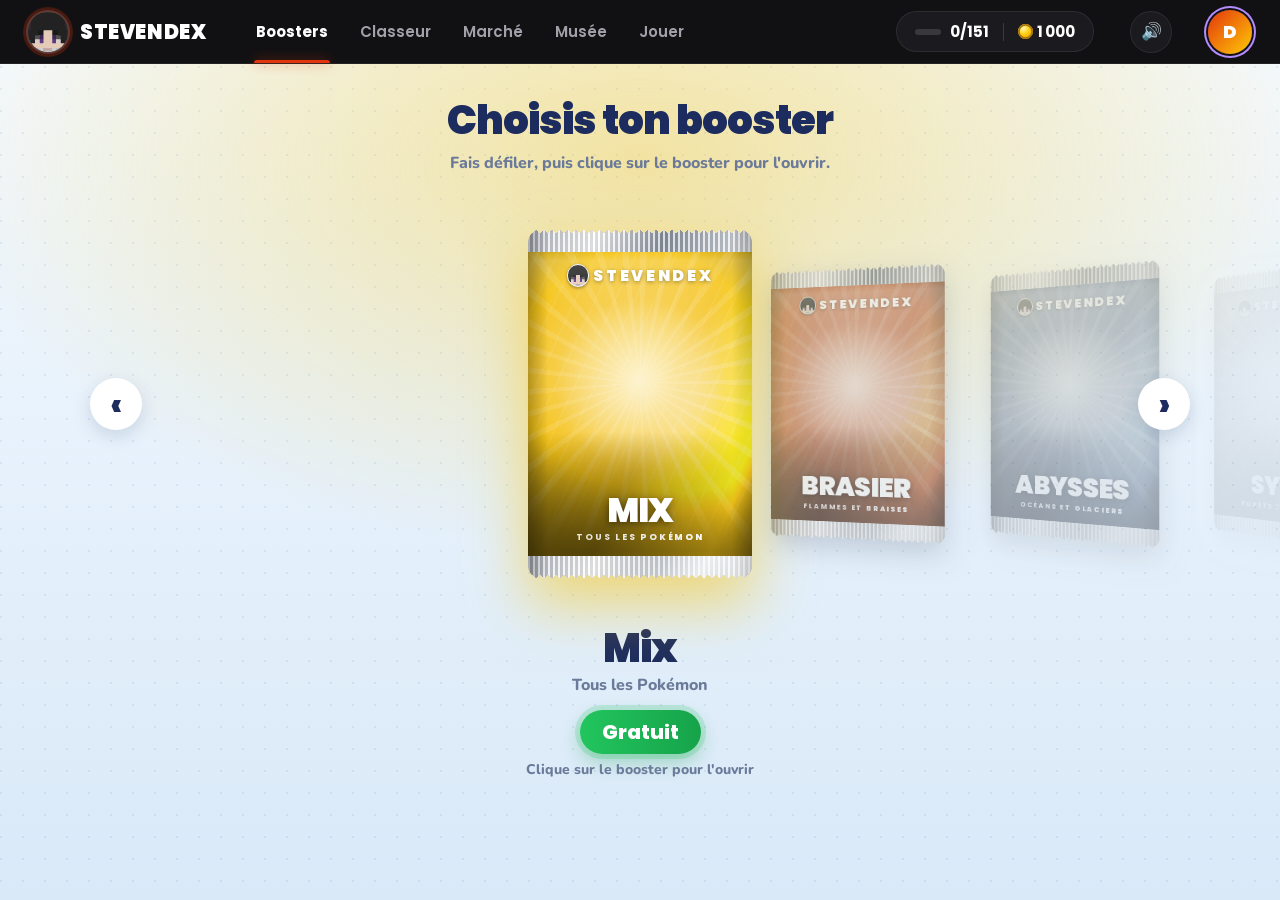
==== commit ae6109c0: "feat: musée à décorer (cartes encadrées, décos, ambiances) visitable par lien ; nouveau fanart Élekt" ====
--- a/index.html
+++ b/index.html
@@ -16,6 +16,7 @@
     <button data-view="shop" class="on">Boosters</button>
     <button data-view="book">Classeur</button>
     <button data-view="market">Marché <span class="dot" id="dupCount"></span></button>
+    <button data-view="museum">Musée</button>
     <button data-view="play">Jouer</button>
   </nav>
   <div class="hud">
@@ -64,6 +65,18 @@
     </div>
     <div id="mkGrid" class="mk-grid"></div>
   </section>
+  <section id="museum" class="view">
+    <div class="shop-head">
+      <h1>Mon musée</h1>
+      <p>Expose tes plus belles cartes, décore la salle, puis partage le lien pour que tes amis la visitent.</p>
+    </div>
+    <div class="mu-bar">
+      <button class="btn ghost" id="muEdit">✏️ Décorer</button>
+      <select id="muTheme" aria-label="Ambiance de la salle"></select>
+      <button class="btn" id="muShare">🔗 Partager mon musée</button>
+    </div>
+    <div id="museumRoom"></div>
+  </section>
   <section id="play" class="view">
     <div class="shop-head">
       <h1>Jouer avec tes amis</h1>
@@ -96,5 +109,6 @@
 <script src="app.js"></script>
 <script src="https://unpkg.com/peerjs@1.5.4/dist/peerjs.min.js"></script>
 <script src="play.js"></script>
+<script src="museum.js"></script>
 </body>
 </html>
--- a/style.css
+++ b/style.css
@@ -173,12 +173,10 @@
 
 /* Déchirure */
 .op-pack { position: relative; width: min(300px, 64vw); aspect-ratio: .64; cursor: pointer; animation: packIn .7s cubic-bezier(.2, 1.4, .4, 1); }
-.op-pack:not(.torn):hover { animation: wobble .5s; }
 @keyframes packIn { from { transform: translateY(80px) scale(.5) rotate(-8deg); opacity: 0; } }
 @keyframes wobble { 30% { transform: rotate(-2deg) scale(1.02); } 60% { transform: rotate(2deg) scale(1.02); } }
-.tear-top, .tear-body, .tear-rest { position: absolute; inset: 0; filter: drop-shadow(0 20px 30px #0009); }
+.tear-top, .tear-body, .tear-rest { position: absolute; inset: 0; }
 .tear-top { z-index: 1; }
-.tear-top .pack { filter: drop-shadow(0 6px 8px #0007); }
 .tear-body { clip-path: inset(9% 0 0 0); }
 .tear-line { position: absolute; left: 3%; right: 3%; top: 9%; border-top: 3px dashed #fff; filter: drop-shadow(0 0 3px #000); z-index: 2; }
 .tear-line span { position: absolute; top: -17px; left: -11px; font-size: 22px; color: #fff; transition: left .05s; animation: bob .8s ease-in-out infinite; }
@@ -250,13 +248,11 @@
 #bookBar { height: 100%; background: repeating-linear-gradient(45deg, #ffffff40 0 6px, transparent 6px 12px), var(--red); transition: width .4s; }
 .book-txt { font-weight: 900; font-size: 18px; }
 .book-wrap { display: flex; align-items: center; gap: 14px; width: 100%; justify-content: center; }
-.binder { position: relative; display: flex; width: min(1160px, 100%); padding: 18px; border-radius: 20px; perspective: 2600px;
+.binder { position: relative; display: flex; width: min(1160px, 100%); padding: 18px; border-radius: 20px; perspective: 1200px;
   background: radial-gradient(#ffffff14 1px, transparent 1.5px) 0 0 / 6px 6px, linear-gradient(160deg, #e03a14, #a61f07);
   border: 3px solid var(--navy); box-shadow: 0 10px 0 #6e1505, 0 24px 40px #0005, inset 0 0 0 6px #ffffff18; }
 .binder.v1 { width: min(560px, 100%); }
 .leaf-l, .leaf-r { flex: 1; min-width: 0; }
-.rings { width: 34px; flex-shrink: 0; margin: -6px 0;
-  background: radial-gradient(ellipse 13px 7px, #f4f4f4 0 45%, #8d8d8d 55% 70%, transparent 72%) center / 34px 25% repeat-y, linear-gradient(90deg, #7a1606, #c62a0d 50%, #7a1606); }
 .page { position: relative; height: 100%; background: #fbf8f1; border-radius: 8px; padding: 14px 14px 26px; box-shadow: inset 0 0 0 2px #e8e0cf, inset 0 0 40px #0000000f; }
 .leaf-l .page { background: linear-gradient(90deg, #fbf8f1 92%, #ece5d4); }
 .leaf-r .page { background: linear-gradient(270deg, #fbf8f1 92%, #ece5d4); }
@@ -271,14 +267,16 @@
 .pocket span { position: absolute; bottom: 8px; font-weight: 900; font-size: 12px; color: #9aa6b8; }
 .pocket .cnt { position: absolute; top: -7px; right: -7px; z-index: 10; background: var(--navy); color: #fff; font-size: 11px; padding: 2px 7px; border-radius: 99px; border: 2px solid #fff; }
 .pnum { position: absolute; bottom: 5px; left: 0; right: 0; text-align: center; font-size: 12px; color: #b9ad92; font-weight: 900; }
-.turning { position: absolute; top: 18px; bottom: 18px; z-index: 6; transform-style: preserve-3d; }
-.turning.fwd { left: calc(50% + 17px); right: 18px; transform-origin: left center; animation: turnF .8s cubic-bezier(.45, .05, .35, 1) forwards; }
-.turning.bwd { left: 18px; right: calc(50% + 17px); transform-origin: right center; animation: turnB .8s cubic-bezier(.45, .05, .35, 1) forwards; }
+.turning { position: absolute; top: 18px; bottom: 18px; z-index: 50; transform-style: preserve-3d; }
+.turning.fwd { left: calc(50% + 17px); right: 18px; transform-origin: -17px 50%; animation: turnF .8s cubic-bezier(.45, .05, .55, .95) forwards; }
+.turning.bwd { left: 18px; right: calc(50% + 17px); transform-origin: calc(100% + 17px) 50%; animation: turnB .8s cubic-bezier(.45, .05, .55, .95) forwards; }
 @keyframes turnF { to { transform: rotateY(-180deg); } }
 @keyframes turnB { to { transform: rotateY(180deg); } }
 .face { position: absolute; inset: 0; backface-visibility: hidden; }
 .face .page { box-shadow: inset 0 0 0 2px #e8e0cf, 0 0 30px #0003; }
-.face.backf { transform: rotateY(180deg); }
+.face.backf { transform: rotateY(180deg); visibility: hidden; }
+.turning.half .face:not(.backf) { visibility: hidden; }
+.turning.half .face.backf { visibility: visible; }
 .slide-next .leaf-r { animation: slideN .26s ease-in forwards; }
 .slide-prev .leaf-r { animation: slideP .26s ease-in forwards; }
 @keyframes slideN { to { transform: translateX(-30%) rotateY(30deg); opacity: 0; } }
@@ -474,9 +472,143 @@
 .overlay.gold::after { background: radial-gradient(circle at 50% 45%, #ffd76a50, transparent 65%); }
 .overlay.myth::after { background: conic-gradient(from 0deg at 50% 45%, #ff6b6b30, #ffd93b30, #6bff9530, #5ac8ff30, #b46bff30, #ff6b6b30); animation: fade .6s, hue 3s linear infinite; }
 @keyframes hue { to { filter: hue-rotate(360deg); } }
-.conf { position: fixed; top: -20px; z-index: 30; height: 14px; border-radius: 2px; background: var(--c); pointer-events: none; animation: fall var(--t) cubic-bezier(.3, .2, .6, 1) var(--d) forwards; }
-@keyframes fall { to { transform: translate(var(--x), 110vh) rotate(var(--r)); } }
 
 
 
 .fx-canvas { position: fixed; inset: 0; width: 100vw; height: 100vh; z-index: 60; pointer-events: none; }
+
+/* Pas de sélection ni de glisser-déposer pendant les gestes */
+.overlay, .pack, .slot, .card, .deck { -webkit-user-select: none; user-select: none; -webkit-touch-callout: none; }
+.overlay img, .pack img, .card img { -webkit-user-drag: none; user-drag: none; pointer-events: none; }
+.op-pack { filter: drop-shadow(0 18px 26px #0008); }
+
+/* Booster en 3D dans l'écran d'ouverture */
+.op-pack { perspective: 1100px; touch-action: none; }
+.op-3d { position: absolute; inset: 0; transform-style: preserve-3d; animation: idle 4.5s ease-in-out infinite; }
+@keyframes idle { 0%, 100% { rotate: y -8deg; translate: 0 0; } 50% { rotate: y 8deg; translate: 0 -8px; } }
+.spinning .op-3d, .cutting .op-3d, .torn .op-3d { animation-play-state: paused; }
+.spinning { cursor: grabbing; }
+.op-front { position: absolute; inset: 0; transform: translateZ(7px); backface-visibility: hidden; }
+.op-back { position: absolute; inset: 0; transform: rotateY(180deg) translateZ(7px); backface-visibility: hidden; }
+.torn .op-back, .torn .pk-back { position: absolute; inset: 0; container-type: inline-size; overflow: hidden; border-radius: 18px; display: flex; flex-direction: column; align-items: center; justify-content: center; gap: 4px; color: #fff; text-align: center;
+  background: repeating-linear-gradient(60deg, #ffffff12 0 6px, transparent 6px 14px), linear-gradient(135deg, color-mix(in srgb, var(--c) 45%, #000), var(--c) 50%, color-mix(in srgb, var(--c) 45%, #000));
+  -webkit-mask: conic-gradient(from 135deg at top, #0000, #000 1deg 89deg, #0000 90deg) top / 8px 51% repeat-x, conic-gradient(from -45deg at bottom, #0000, #000 1deg 89deg, #0000 90deg) bottom / 8px 51% repeat-x; }
+.pk-back img { width: 34%; border-radius: 50%; image-rendering: pixelated; background: #222; box-shadow: 0 0 0 1.4cqw #fff, 0 2cqw 5cqw #0006; margin-bottom: 3cqw; }
+.pk-back b { font: 900 13cqw 'Poppins', sans-serif; letter-spacing: -.3cqw; text-shadow: 0 1cqw 3cqw #0006; }
+.pk-back i { font: normal 700 4.2cqw 'Poppins', sans-serif; letter-spacing: .6cqw; text-transform: uppercase; opacity: .85; }
+.barcode { width: 40%; height: 9cqw; margin-top: 8cqw; border-radius: 1cqw; background: repeating-linear-gradient(90deg, #111 0 1.2cqw, #fff 1.2cqw 2cqw, #111 2cqw 2.6cqw, #fff 2.6cqw 4cqw), #fff; border: 1.4cqw solid #fff; }
+.op-layer { position: absolute; inset: 0; border-radius: 18px; transform: translateZ(calc(var(--z) * 1px));
+  background: linear-gradient(90deg, color-mix(in srgb, var(--c) 40%, #000), color-mix(in srgb, var(--c) 75%, #000) 50%, color-mix(in srgb, var(--c) 40%, #000));
+  -webkit-mask: conic-gradient(from 135deg at top, #0000, #000 1deg 89deg, #0000 90deg) top / 8px 51% repeat-x, conic-gradient(from -45deg at bottom, #0000, #000 1deg 89deg, #0000 90deg) bottom / 8px 51% repeat-x; }
+.op-layer { clip-path: polygon(var(--p, 0%) 0, 100% 0, 100% 100%, 0 100%, 0 9%, var(--p, 0%) 9%); }
+.op-back { clip-path: polygon(0 0, calc(100% - var(--p, 0%)) 0, calc(100% - var(--p, 0%)) 9%, 100% 9%, 100% 100%, 0 100%); }
+
+/* Tour de page : ombre portée sur la page découverte, rien ne clignote */
+.turn-f .leaf-r .page::after, .turn-b .leaf-l .page::after { content: ''; position: absolute; inset: 0; z-index: 12; border-radius: 8px; pointer-events: none; animation: pageShade .8s ease-in forwards; }
+.turn-f .leaf-r .page::after { background: linear-gradient(90deg, #0004, transparent 60%); }
+.turn-b .leaf-l .page::after { background: linear-gradient(270deg, #0004, transparent 60%); }
+@keyframes pageShade { to { opacity: 0; } }
+.turning .face .page { background: #fbf8f1; }
+.turning .pocket.has::after { display: none; }
+
+/* Carte dorée animée : cadre or qui ondule, reflet arc-en-ciel permanent */
+.card.anim { background: linear-gradient(120deg, #fff6c2, #ffd700 20%, #fff 35%, #ffb300 50%, #fff3b0 65%, #ffd700 80%, #fff6c2) 0 0 / 300% 300%; animation: goldFlow 3s linear infinite; box-shadow: 0 0 0 2px #ffd76a, 0 0 26px #ffd76aaa, 0 8px 22px #1d2c5e55; }
+@keyframes goldFlow { to { background-position: 300% 300%; } }
+.card.anim .holo { opacity: .55; background: linear-gradient(115deg, transparent 20%, #ff5ec455 35%, #5ef0ff55 45%, #fff36655 55%, transparent 70%) 0 0 / 250% 250%; animation: holoFlow 2.4s linear infinite; }
+@keyframes holoFlow { to { background-position: 250% 250%; } }
+.card.anim .sym { color: #ffd76a; }
+
+/* Pendant le tour de page : chaque carte a sa propre couche 3D, il faut cacher son dos elle-meme */
+.turning .card { transform: none !important; transition: none; }
+.turning .face, .turning .face * { backface-visibility: hidden; -webkit-backface-visibility: hidden; }
+.turning .holo { display: none; }
+/* Chaque page garde ses reflets de pochette et ses pastilles chez elle : rien ne passe au-dessus de la feuille qui tourne */
+.page { isolation: isolate; }
+/* Les anneaux restent toujours devant la feuille qui tourne, comme un vrai classeur */
+
+/* Dos du classeur : gouttière creusée dans la couverture, anneaux qui passent dans les trous des pages */
+.rings { position: relative; z-index: 40; width: 34px; flex-shrink: 0; margin: -18px 0;
+  background: linear-gradient(90deg, #7d1806, #b3260b 22%, #d0310f 50%, #b3260b 78%, #7d1806);
+  box-shadow: inset 7px 0 9px -5px #000a, inset -7px 0 9px -5px #000a; }
+.rings i { position: absolute; left: -15px; right: -15px; height: 16px; border-radius: 99px; transform: translateY(-50%);
+  border: 4px solid #c9d0d8; border-top-color: #f2f5f8; border-bottom-color: #8b949e; box-shadow: 0 3px 4px #0006, inset 0 1px 2px #0004; }
+.rings i:nth-child(1) { top: calc(18px + (100% - 36px) * .12); }
+.rings i:nth-child(2) { top: calc(18px + (100% - 36px) * .37); }
+.rings i:nth-child(3) { top: calc(18px + (100% - 36px) * .62); }
+.rings i:nth-child(4) { top: calc(18px + (100% - 36px) * .87); }
+/* trous perforés au bord intérieur des pages, alignés sur les anneaux */
+.leaf-l .page::before, .leaf-r .page::before, .face .page::before { content: ''; position: absolute; top: 0; bottom: 0; width: 14px; z-index: 1; pointer-events: none;
+  background: radial-gradient(circle 5px at 50% 12%, #6d6457 0 4px, #0000 5px), radial-gradient(circle 5px at 50% 37%, #6d6457 0 4px, #0000 5px),
+    radial-gradient(circle 5px at 50% 62%, #6d6457 0 4px, #0000 5px), radial-gradient(circle 5px at 50% 87%, #6d6457 0 4px, #0000 5px); }
+.leaf-l .page::before { right: 0; }
+.leaf-r .page::before { left: 0; }
+.turning.fwd .face:not(.backf) .page::before { left: 0; }
+.turning.fwd .backf .page::before { right: 0; }
+.turning.bwd .face:not(.backf) .page::before { right: 0; }
+.turning.bwd .backf .page::before { left: 0; }
+.binder.v1 .leaf-r .page::before { display: none; }
+/* Point de vue un peu decale pendant le tour : la page dressee passe visiblement devant le dos */
+.binder.turn-f { perspective-origin: 78% 50%; }
+.binder.turn-b { perspective-origin: 22% 50%; }
+
+/* ---------- Musée ---------- */
+#museum { flex-direction: column; align-items: center; padding: 26px 16px 48px; gap: 18px; }
+.mu-bar { display: flex; gap: 12px; align-items: center; flex-wrap: wrap; justify-content: center; }
+.mu-bar .btn { font-size: 16px; padding: 10px 20px; }
+.mu-bar select { font: 700 15px 'Poppins', sans-serif; border-radius: 99px; border: 2px solid var(--line); padding: 9px 16px; background: #fff; color: var(--navy); }
+.room { --wall: #6b3e1f; position: relative; width: min(1120px, 100%); border-radius: 22px; overflow: hidden; box-shadow: 0 24px 50px #1d2c5e44, 0 0 0 6px #fff; }
+.wall { position: relative; padding: 70px 4% 34px; }
+.molding { position: absolute; left: 0; right: 0; top: 0; height: 26px; background: linear-gradient(#0003, transparent), linear-gradient(#ffffff26 0 3px, transparent 3px 20px, #00000033 20px); }
+.frames { display: grid; grid-template-columns: repeat(6, minmax(0, 1fr)); gap: 3%; align-items: end; }
+.mframe { position: relative; display: flex; flex-direction: column; align-items: center; gap: 10px; }
+.mframe .spot { position: absolute; left: 50%; top: -70px; width: 180%; height: 130%; transform: translateX(-50%); pointer-events: none;
+  background: radial-gradient(ellipse 45% 70% at 50% 0, #fff6d6aa, transparent 70%); mix-blend-mode: screen; opacity: 0; transition: opacity .4s; }
+.mframe.full .spot { opacity: 1; }
+.mframe-in { position: relative; width: 100%; aspect-ratio: 63 / 88; padding: 9%; border-radius: 4px;
+  background: linear-gradient(135deg, #f7d77a, #a8781c 30%, #ffe9a6 50%, #8a5e12 75%, #e9c060); box-shadow: inset 0 0 0 3px #6d4a0e, inset 0 0 0 7px #f3d58a55, 0 14px 22px #0007; }
+.mframe:not(.full) .mframe-in { background: #0000001a; box-shadow: inset 0 0 0 3px #ffffff33; display: grid; place-items: center; }
+.mframe-in .card { box-shadow: 0 0 0 2px #3d2a07; }
+.plaque { font: 800 11px 'Poppins', sans-serif; color: #3b2a07; background: linear-gradient(#f3d98c, #c49a3a); padding: 3px 10px; border-radius: 3px; box-shadow: 0 2px 4px #0006; white-space: nowrap; max-width: 100%; overflow: hidden; text-overflow: ellipsis; }
+.add, .mdeco em { font: 800 34px 'Poppins', sans-serif; font-style: normal; color: #ffffffaa; }
+.baseboard { height: 18px; background: linear-gradient(#3a2412, #24160a); box-shadow: 0 -2px 0 #ffffff22; }
+.floor { position: relative; height: 150px; background: linear-gradient(#0005, transparent 45%), var(--floor); }
+.decos { position: relative; z-index: 1; display: grid; grid-template-columns: repeat(6, minmax(0, 1fr)); height: 100%; padding: 0 4%; align-items: center; }
+.mdeco { position: relative; display: grid; place-items: center; height: 100%; }
+.mdeco span { font-size: clamp(38px, 6vw, 76px); line-height: 1; filter: drop-shadow(0 10px 6px #0006); transition: transform .2s; }
+.mdeco span:hover { transform: translateY(-4px) scale(1.06); }
+.mdeco.full::after { content: ''; position: absolute; bottom: 22%; width: 50%; height: 10px; border-radius: 50%; background: #0005; filter: blur(4px); z-index: -1; }
+.room.editing .mframe, .room.editing .mdeco { cursor: pointer; }
+.room.editing .mframe:hover .mframe-in, .room.editing .mdeco:hover { outline: 3px dashed #ffcb05; outline-offset: 4px; border-radius: 6px; }
+.room.editing .mdeco:not(.full) { margin: 18px 10%; border: 2px dashed #ffffff66; border-radius: 12px; height: auto; min-height: 70px; }
+/* Ambiances */
+.t-bois .wall { background: linear-gradient(#0000 60%, #0003), repeating-linear-gradient(90deg, #6b3e1f 0 58px, #5a3318 58px 61px, #74431f 61px 120px, #5a3318 120px 123px); }
+.t-bois { --floor: repeating-linear-gradient(90deg, #a76d3d 0 90px, #8f5b31 90px 93px), linear-gradient(#c58a52, #7a4a24); }
+.t-marbre .wall { background: linear-gradient(115deg, transparent 40%, #00000010 42%, transparent 44%), linear-gradient(70deg, transparent 60%, #00000014 61%, transparent 63%), linear-gradient(#fbf8f2, #e9e2d6); }
+.t-marbre { --floor: conic-gradient(#1f1f24 25%, #f2efe8 0 50%, #1f1f24 0 75%, #f2efe8 0) 0 0 / 90px 90px; }
+.t-marbre .molding { background: linear-gradient(#c9b48a, #e9d9b1 40%, #a88f5c); }
+.t-marbre .baseboard { background: linear-gradient(#cfc6b4, #a59a85); }
+.t-nuit .wall { background: radial-gradient(#ffffffcc 1px, transparent 1.5px) 0 0 / 46px 46px, radial-gradient(#ffffff88 1px, transparent 1.5px) 23px 17px / 61px 61px, linear-gradient(#0b1033, #24205a); }
+.t-nuit { --floor: radial-gradient(#ffffff10 2px, transparent 3px) 0 0 / 24px 24px, linear-gradient(#3b2766, #1d1240); }
+.t-nuit .plaque { background: linear-gradient(#e4e8ff, #9aa4d6); }
+.t-jungle .wall { background: radial-gradient(ellipse 18px 9px at 20px 20px, #2f7d3a 60%, transparent 62%) 0 0 / 70px 70px, radial-gradient(ellipse 18px 9px at 55px 50px, #3f9a48 60%, transparent 62%) 0 0 / 70px 70px, linear-gradient(#1f5a2c, #174222); }
+.t-jungle { --floor: repeating-linear-gradient(90deg, #8a6a3a 0 70px, #74572f 70px 73px), linear-gradient(#9a7a45, #6a4f2a); }
+.deco-grid { display: grid; grid-template-columns: repeat(auto-fill, minmax(110px, 1fr)); gap: 10px; width: 100%; }
+.dc { display: flex; flex-direction: column; align-items: center; gap: 4px; padding: 12px 8px; border-radius: 16px; background: #f2f7fd; font: 700 13px 'Poppins', sans-serif; color: var(--navy); transition: transform .1s; }
+.dc:hover:not(:disabled) { transform: translateY(-2px); background: #fff6d6; }
+.dc:disabled { opacity: .45; cursor: not-allowed; }
+.dc span { font-size: 40px; line-height: 1.1; }
+.dc small { font: 800 12px 'Poppins', sans-serif; color: var(--mute); }
+.overlay.visit { place-items: start center; padding-top: 30px; background: radial-gradient(circle at 50% 30%, #2a4a9a, #0b1430 75%); }
+.visit-in { width: min(1120px, 100%); display: flex; flex-direction: column; gap: 16px; }
+.visit-head { display: flex; justify-content: space-between; align-items: center; gap: 12px; flex-wrap: wrap; color: #fff; }
+.visit-head h2 { font: 900 32px 'Poppins', sans-serif; letter-spacing: -.5px; }
+.visit-head .btn { font-size: 15px; padding: 9px 18px; }
+.toast { position: fixed; left: 50%; bottom: 30px; transform: translateX(-50%); z-index: 100; background: #111113; color: #fff; font: 700 15px 'Poppins', sans-serif; padding: 12px 22px; border-radius: 99px; box-shadow: 0 10px 30px #0006; animation: deal .35s cubic-bezier(.2, 1.4, .4, 1); }
+@media (max-width: 760px) {
+  .frames { grid-template-columns: repeat(3, minmax(0, 1fr)); row-gap: 40px; }
+  .decos { grid-template-columns: repeat(3, minmax(0, 1fr)); }
+  .floor { height: 220px; }
+  .wall { padding-top: 60px; }
+}
+#museumRoom { width: min(1120px, 100%); }
+#museumRoom .room { width: 100%; }
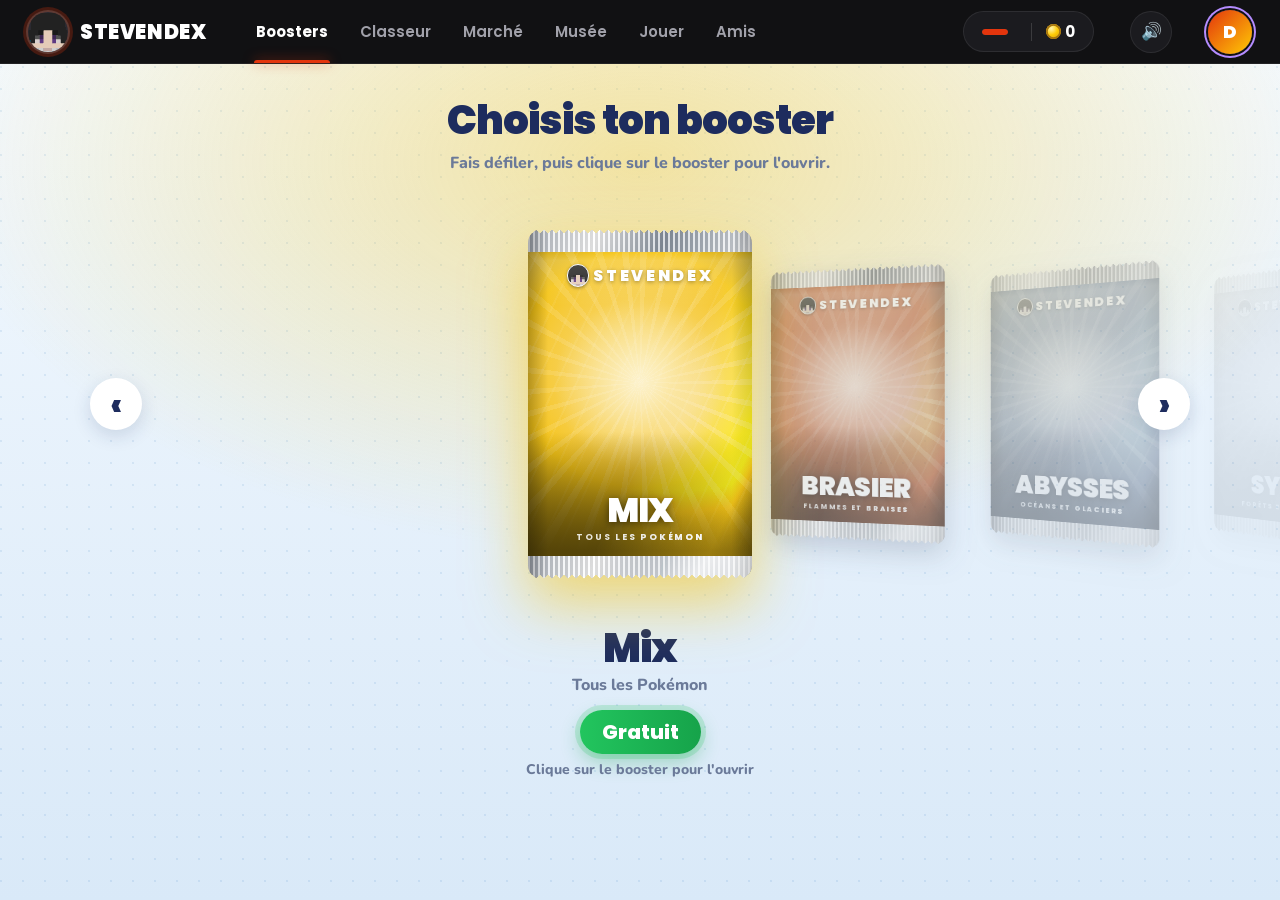
==== commit 58fbb9d5: "feat: comptes en ligne, echanges entre amis et classement (Supabase, anti-triche cote serveur) Co-Au" ====
--- a/index.html
+++ b/index.html
@@ -18,6 +18,7 @@
     <button data-view="market">Marché <span class="dot" id="dupCount"></span></button>
     <button data-view="museum">Musée</button>
     <button data-view="play">Jouer</button>
+    <button data-view="friends">Amis <span class="dot" id="tradeCount"></span></button>
   </nav>
   <div class="hud">
     <span class="hud-dex" title="Pokémon dans ton classeur"><i class="hud-bar"><b id="hudBar"></b></i><span id="bookCount"></span></span>
@@ -76,13 +77,25 @@
       <button class="btn" id="muShare">🔗 Partager mon musée</button>
     </div>
     <div id="museumRoom"></div>
+    <div class="mu-tools" id="muTools" hidden></div>
+  </section>
+  <section id="friends" class="view">
+    <div class="shop-head">
+      <h1>Amis</h1>
+      <p>Échange des cartes avec tes amis et grimpe au classement des collectionneurs.</p>
+    </div>
+    <div class="fr-cols">
+      <div class="fr-box"><h2>Échanges</h2>
+        <div class="join"><input id="trTo" placeholder="Pseudo de ton ami" maxlength="16" autocomplete="off"><button class="btn" id="trNew">Proposer un échange</button></div>
+        <div id="trList"></div></div>
+      <div class="fr-box"><h2>Classement</h2><div id="lbList"></div></div>
+    </div>
   </section>
   <section id="play" class="view">
     <div class="shop-head">
       <h1>Jouer avec tes amis</h1>
       <p>Crée un salon et envoie le code, ou rejoins celui d'un ami.</p>
     </div>
-    <label class="pl-name">Ton pseudo <input id="plName" maxlength="16" autocomplete="off"></label>
     <div class="modes">
       <div class="mode" data-mode="duel" style="--c:#f5a518">
         <div class="mode-ico">🎴</div>
@@ -106,9 +119,13 @@
 <script src="fanart.js"></script>
 <script src="sfx.js"></script>
 <script src="fx.js"></script>
+<script src="https://cdn.jsdelivr.net/npm/@supabase/supabase-js@2.45.4/dist/umd/supabase.min.js"></script>
 <script src="app.js"></script>
 <script src="https://unpkg.com/peerjs@1.5.4/dist/peerjs.min.js"></script>
 <script src="play.js"></script>
 <script src="museum.js"></script>
+<script src="account.js"></script>
+<script type="importmap">{ "imports": { "three": "https://unpkg.com/three@0.160.0/build/three.module.js", "three/addons/": "https://unpkg.com/three@0.160.0/examples/jsm/" } }</script>
+<script type="module" src="decor3d.js"></script>
 </body>
 </html>
--- a/style.css
+++ b/style.css
@@ -556,42 +556,6 @@
 .mu-bar { display: flex; gap: 12px; align-items: center; flex-wrap: wrap; justify-content: center; }
 .mu-bar .btn { font-size: 16px; padding: 10px 20px; }
 .mu-bar select { font: 700 15px 'Poppins', sans-serif; border-radius: 99px; border: 2px solid var(--line); padding: 9px 16px; background: #fff; color: var(--navy); }
-.room { --wall: #6b3e1f; position: relative; width: min(1120px, 100%); border-radius: 22px; overflow: hidden; box-shadow: 0 24px 50px #1d2c5e44, 0 0 0 6px #fff; }
-.wall { position: relative; padding: 70px 4% 34px; }
-.molding { position: absolute; left: 0; right: 0; top: 0; height: 26px; background: linear-gradient(#0003, transparent), linear-gradient(#ffffff26 0 3px, transparent 3px 20px, #00000033 20px); }
-.frames { display: grid; grid-template-columns: repeat(6, minmax(0, 1fr)); gap: 3%; align-items: end; }
-.mframe { position: relative; display: flex; flex-direction: column; align-items: center; gap: 10px; }
-.mframe .spot { position: absolute; left: 50%; top: -70px; width: 180%; height: 130%; transform: translateX(-50%); pointer-events: none;
-  background: radial-gradient(ellipse 45% 70% at 50% 0, #fff6d6aa, transparent 70%); mix-blend-mode: screen; opacity: 0; transition: opacity .4s; }
-.mframe.full .spot { opacity: 1; }
-.mframe-in { position: relative; width: 100%; aspect-ratio: 63 / 88; padding: 9%; border-radius: 4px;
-  background: linear-gradient(135deg, #f7d77a, #a8781c 30%, #ffe9a6 50%, #8a5e12 75%, #e9c060); box-shadow: inset 0 0 0 3px #6d4a0e, inset 0 0 0 7px #f3d58a55, 0 14px 22px #0007; }
-.mframe:not(.full) .mframe-in { background: #0000001a; box-shadow: inset 0 0 0 3px #ffffff33; display: grid; place-items: center; }
-.mframe-in .card { box-shadow: 0 0 0 2px #3d2a07; }
-.plaque { font: 800 11px 'Poppins', sans-serif; color: #3b2a07; background: linear-gradient(#f3d98c, #c49a3a); padding: 3px 10px; border-radius: 3px; box-shadow: 0 2px 4px #0006; white-space: nowrap; max-width: 100%; overflow: hidden; text-overflow: ellipsis; }
-.add, .mdeco em { font: 800 34px 'Poppins', sans-serif; font-style: normal; color: #ffffffaa; }
-.baseboard { height: 18px; background: linear-gradient(#3a2412, #24160a); box-shadow: 0 -2px 0 #ffffff22; }
-.floor { position: relative; height: 150px; background: linear-gradient(#0005, transparent 45%), var(--floor); }
-.decos { position: relative; z-index: 1; display: grid; grid-template-columns: repeat(6, minmax(0, 1fr)); height: 100%; padding: 0 4%; align-items: center; }
-.mdeco { position: relative; display: grid; place-items: center; height: 100%; }
-.mdeco span { font-size: clamp(38px, 6vw, 76px); line-height: 1; filter: drop-shadow(0 10px 6px #0006); transition: transform .2s; }
-.mdeco span:hover { transform: translateY(-4px) scale(1.06); }
-.mdeco.full::after { content: ''; position: absolute; bottom: 22%; width: 50%; height: 10px; border-radius: 50%; background: #0005; filter: blur(4px); z-index: -1; }
-.room.editing .mframe, .room.editing .mdeco { cursor: pointer; }
-.room.editing .mframe:hover .mframe-in, .room.editing .mdeco:hover { outline: 3px dashed #ffcb05; outline-offset: 4px; border-radius: 6px; }
-.room.editing .mdeco:not(.full) { margin: 18px 10%; border: 2px dashed #ffffff66; border-radius: 12px; height: auto; min-height: 70px; }
-/* Ambiances */
-.t-bois .wall { background: linear-gradient(#0000 60%, #0003), repeating-linear-gradient(90deg, #6b3e1f 0 58px, #5a3318 58px 61px, #74431f 61px 120px, #5a3318 120px 123px); }
-.t-bois { --floor: repeating-linear-gradient(90deg, #a76d3d 0 90px, #8f5b31 90px 93px), linear-gradient(#c58a52, #7a4a24); }
-.t-marbre .wall { background: linear-gradient(115deg, transparent 40%, #00000010 42%, transparent 44%), linear-gradient(70deg, transparent 60%, #00000014 61%, transparent 63%), linear-gradient(#fbf8f2, #e9e2d6); }
-.t-marbre { --floor: conic-gradient(#1f1f24 25%, #f2efe8 0 50%, #1f1f24 0 75%, #f2efe8 0) 0 0 / 90px 90px; }
-.t-marbre .molding { background: linear-gradient(#c9b48a, #e9d9b1 40%, #a88f5c); }
-.t-marbre .baseboard { background: linear-gradient(#cfc6b4, #a59a85); }
-.t-nuit .wall { background: radial-gradient(#ffffffcc 1px, transparent 1.5px) 0 0 / 46px 46px, radial-gradient(#ffffff88 1px, transparent 1.5px) 23px 17px / 61px 61px, linear-gradient(#0b1033, #24205a); }
-.t-nuit { --floor: radial-gradient(#ffffff10 2px, transparent 3px) 0 0 / 24px 24px, linear-gradient(#3b2766, #1d1240); }
-.t-nuit .plaque { background: linear-gradient(#e4e8ff, #9aa4d6); }
-.t-jungle .wall { background: radial-gradient(ellipse 18px 9px at 20px 20px, #2f7d3a 60%, transparent 62%) 0 0 / 70px 70px, radial-gradient(ellipse 18px 9px at 55px 50px, #3f9a48 60%, transparent 62%) 0 0 / 70px 70px, linear-gradient(#1f5a2c, #174222); }
-.t-jungle { --floor: repeating-linear-gradient(90deg, #8a6a3a 0 70px, #74572f 70px 73px), linear-gradient(#9a7a45, #6a4f2a); }
 .deco-grid { display: grid; grid-template-columns: repeat(auto-fill, minmax(110px, 1fr)); gap: 10px; width: 100%; }
 .dc { display: flex; flex-direction: column; align-items: center; gap: 4px; padding: 12px 8px; border-radius: 16px; background: #f2f7fd; font: 700 13px 'Poppins', sans-serif; color: var(--navy); transition: transform .1s; }
 .dc:hover:not(:disabled) { transform: translateY(-2px); background: #fff6d6; }
@@ -605,10 +569,125 @@
 .visit-head .btn { font-size: 15px; padding: 9px 18px; }
 .toast { position: fixed; left: 50%; bottom: 30px; transform: translateX(-50%); z-index: 100; background: #111113; color: #fff; font: 700 15px 'Poppins', sans-serif; padding: 12px 22px; border-radius: 99px; box-shadow: 0 10px 30px #0006; animation: deal .35s cubic-bezier(.2, 1.4, .4, 1); }
 @media (max-width: 760px) {
-  .frames { grid-template-columns: repeat(3, minmax(0, 1fr)); row-gap: 40px; }
-  .decos { grid-template-columns: repeat(3, minmax(0, 1fr)); }
-  .floor { height: 220px; }
-  .wall { padding-top: 60px; }
-}
+}
+
+/* Salle de musée en perspective : 5 faces (fond, côtés, sol, plafond) et des objets debout sur le sol */
 #museumRoom { width: min(1120px, 100%); }
-#museumRoom .room { width: 100%; }
+.mroom { --D: 46cqw; position: relative; width: 100%; aspect-ratio: 16 / 10; container-type: size; border-radius: 22px; overflow: hidden; background: var(--ceil);
+  box-shadow: 0 24px 50px #1d2c5e44, 0 0 0 6px #fff; }
+.scene { position: absolute; inset: 0; perspective: 80cqw; perspective-origin: 50% 40%; }
+.box { position: absolute; inset: 0; transform-style: preserve-3d; }
+.w { position: absolute; }
+.w.back { inset: 0; transform: translateZ(calc(-1 * var(--D))); background: var(--wall); }
+.w.left { left: 0; top: 0; width: var(--D); height: 100%; transform-origin: left center; transform: rotateY(90deg); background: var(--wall2); }
+.w.right { right: 0; top: 0; width: var(--D); height: 100%; transform-origin: right center; transform: rotateY(-90deg); background: var(--wall2); }
+.w.floor { left: 0; bottom: 0; width: 100%; height: var(--D); transform-origin: bottom center; transform: rotateX(90deg); background: var(--floor); }
+.w.ceil { left: 0; top: 0; width: 100%; height: var(--D); transform-origin: top center; transform: rotateX(-90deg); background: var(--ceil); }
+.track { position: absolute; left: 14%; right: 14%; top: 48%; height: 1.4cqw; border-radius: 1cqw; background: #2b2f38; }
+.lights { position: absolute; inset: 0; pointer-events: none; mix-blend-mode: screen;
+  background: radial-gradient(ellipse 9% 55% at 13% 0, #fff7d9aa, transparent 70%), radial-gradient(ellipse 9% 55% at 29% 0, #fff7d9aa, transparent 70%),
+    radial-gradient(ellipse 11% 70% at 50% 0, #fff7d9cc, transparent 70%), radial-gradient(ellipse 9% 55% at 71% 0, #fff7d9aa, transparent 70%),
+    radial-gradient(ellipse 9% 55% at 87% 0, #fff7d9aa, transparent 70%); }
+/* Cadres */
+.mf { position: absolute; display: flex; flex-direction: column; align-items: center; gap: 1.2cqw; }
+.fr { position: relative; width: 100%; aspect-ratio: 63 / 88; padding: 8%; background: var(--mat, #fff); border: var(--fborder); box-shadow: 0 1.2cqw 1.8cqw #0005; display: grid; place-items: center; }
+.mf:not(.filled) .fr { background: #00000012; border-style: dashed; border-color: #0003; box-shadow: none; }
+.fr .card { box-shadow: 0 0 0 1px #0004; }
+.cartel { font: 800 1.05cqw 'Poppins', sans-serif; color: #333; background: #fff; padding: .25cqw .8cqw; border-radius: .3cqw; box-shadow: 0 .3cqw .6cqw #0003; white-space: nowrap; max-width: 140%; overflow: hidden; text-overflow: ellipsis; }
+.add { font: 800 4cqw 'Poppins', sans-serif; color: #0004; }
+/* Objets debout sur le sol (toujours face au visiteur) */
+.bb { position: absolute; bottom: 0; transform-origin: bottom center; transform: translateX(-50%) translateZ(calc(var(--z) * -1 * var(--D))); }
+.lamp { top: 0; bottom: auto; transform-origin: top center; width: 2.4cqw; height: 3.2cqw; border-radius: 0 0 1.4cqw 1.4cqw; background: linear-gradient(90deg, #1b1e25, #3b404c 50%, #1b1e25); }
+.lamp::before { content: ''; position: absolute; left: 50%; top: -6cqw; width: .4cqw; height: 6cqw; background: #2b2f38; transform: translateX(-50%); }
+.lamp::after { content: ''; position: absolute; left: 50%; top: 100%; width: 20cqw; height: 46cqh; transform: translateX(-50%); pointer-events: none;
+  background: linear-gradient(#fff6d24d, transparent 85%); clip-path: polygon(46% 0, 54% 0, 100% 100%, 0 100%); }
+.pedestal { display: flex; flex-direction: column; align-items: center; }
+.ped-card { width: 8.5cqw; aspect-ratio: 63 / 88; margin-bottom: .8cqw; display: grid; place-items: center; filter: drop-shadow(0 1cqw 1cqw #0005); }
+.ped-card:not(.filled) { border: .25cqw dashed #0003; border-radius: .6cqw; }
+.ped-col { width: 13cqw; height: 15cqw; border-radius: .4cqw; background: linear-gradient(90deg, #dfe3ea, #fff 40%, #cfd5de); box-shadow: inset 0 1.4cqw 0 #f6f7f9, inset 0 1.6cqw 0 #cfd5de, 0 1.4cqw 2cqw #0003; }
+.rope { width: 52cqw; height: 9cqw; }
+.rope svg { position: absolute; left: 0; top: 0; width: 100%; height: 55%; overflow: visible; filter: drop-shadow(0 .3cqw .3cqw #0004); }
+.rope i { position: absolute; bottom: 0; width: 1cqw; height: 8cqw; transform: translateX(-50%); border-radius: .3cqw; background: linear-gradient(90deg, #a77a12, #ffe08a 45%, #b8860b); }
+.rope i::before { content: ''; position: absolute; left: 50%; top: -1cqw; width: 1.8cqw; height: 1.8cqw; transform: translateX(-50%); border-radius: 50%; background: radial-gradient(circle at 35% 30%, #fff3c0, #e0aa2a 55%, #8f6410); }
+.rope i::after { content: ''; position: absolute; left: 50%; bottom: -.4cqw; width: 3cqw; height: 1cqw; transform: translateX(-50%); border-radius: 50%; background: #b8860b; }
+.mroom.editing .mf, .mroom.editing .pedestal, .mroom.editing .mroom.editing .mf:hover .fr, .mroom.editing .ped-card:hover, .mroom.editing .mroom.editing /* Ambiances */
+.t-galerie { --wall: linear-gradient(#f2f5f9, #e1e7ee); --wall2: linear-gradient(#e6ebf1, #d4dbe4); --ceil: #cdd6e0; --mat: #fff; --fborder: .7cqw solid #f5b301;
+  --floor: linear-gradient(90deg, #0000 95%, #9aa7b6 95%) 0 0 / 7cqw 7cqw, linear-gradient(#0000 95%, #9aa7b6 95%) 0 0 / 7cqw 7cqw, linear-gradient(#dde4ec, #c3cdd8); }
+.t-classique { --wall: linear-gradient(#0000 80%, #a85f60 80% 81%, #c47e7e 81%), linear-gradient(#e2a7a5, #d38f8e); --wall2: linear-gradient(#0000 80%, #9a5455 80% 81%, #b97172 81%), linear-gradient(#d69a98, #c58382);
+  --ceil: #c48886; --mat: #2a1a14; --fborder: 1cqw solid #c9962e;
+  --floor: linear-gradient(90deg, #0000 97%, #00000030 97%) 0 0 / 12cqw 12cqw, linear-gradient(#7c1d22, #a53338); }
+.t-classique .fr { box-shadow: inset 0 0 0 .3cqw #f3d58a, 0 0 0 .3cqw #7a5410, 0 1.2cqw 1.8cqw #0006; }
+.t-nuit { --wall: radial-gradient(#ffffffcc .12cqw, transparent .18cqw) 0 0 / 4cqw 4cqw, linear-gradient(#0b1033, #24205a); --wall2: radial-gradient(#ffffff99 .12cqw, transparent .18cqw) 0 0 / 5cqw 5cqw, linear-gradient(#0a0e2c, #1d1a4c);
+  --ceil: #070a22; --mat: #0d1030; --fborder: .7cqw solid #c9d0e6; --floor: radial-gradient(#ffffff14 .25cqw, transparent .35cqw) 0 0 / 3cqw 3cqw, linear-gradient(#2a1c52, #432c7a); }
+.t-nuit .cartel { background: #dfe4ff; }
+.t-bois { --wall: repeating-linear-gradient(90deg, #6b3e1f 0 5cqw, #5a3318 5cqw 5.3cqw, #74431f 5.3cqw 10cqw, #5a3318 10cqw 10.3cqw); --wall2: repeating-linear-gradient(90deg, #5e361b 0 5cqw, #4a2a13 5cqw 5.3cqw);
+  --ceil: #3d2412; --mat: #f3ead6; --fborder: .9cqw solid #3a2210; --floor: repeating-linear-gradient(90deg, #a76d3d 0 7cqw, #8f5b31 7cqw 7.3cqw), linear-gradient(#c58a52, #7a4a24); }
+@media (max-width: 760px) { .mroom { aspect-ratio: 4 / 3; --D: 40cqw; } }
+
+/* Meubles 3D placés à la main */
+.item { pointer-events: auto; }
+.item img { display: block; width: 100%; filter: drop-shadow(0 1cqw .8cqw #0004); }
+.item::after { content: ''; position: absolute; left: 12%; right: 12%; bottom: -.4cqw; height: 1.4cqw; border-radius: 50%; background: #0003; filter: blur(.5cqw); z-index: -1; }
+.mroom.editing .item { cursor: grab; }
+.mroom.editing .item:active { cursor: grabbing; }
+.item.sel img { filter: drop-shadow(0 0 .35cqw #ffcb05) drop-shadow(0 0 .35cqw #ffcb05) drop-shadow(0 1cqw .8cqw #0004); }
+.mu-tools { display: flex; align-items: center; gap: 10px; flex-wrap: wrap; justify-content: center; background: #fff; padding: 10px 14px; border-radius: 99px; box-shadow: 0 8px 24px #1d2c5e14; }
+.mu-tools[hidden] { display: none; }
+.mu-tools .btn { font-size: 15px; padding: 9px 18px; }
+.mu-sel { font: 800 15px 'Poppins', sans-serif; padding: 0 6px; }
+.mu-hint { font: 700 13px 'Poppins', sans-serif; color: var(--mute); }
+.dc .ph { display: grid; place-items: center; height: 70px; }
+.dc .ph img { max-width: 90px; max-height: 70px; }
+.w.back, .w.left, .w.right { box-shadow: inset 0 -1.4cqw 0 #00000026; }
+
+/* Passifs de combat */
+.tm .ps { font: 800 11px 'Poppins', sans-serif; color: var(--blue); }
+.hpbox .pas { display: block; margin-top: 4px; font: 800 11px 'Poppins', sans-serif; color: #6b4fd8; }
+.dmg.heal { color: #b6ffc8; text-shadow: 0 3px 0 #15803d, 0 0 20px #4ade80; }
+.dodge .ft-card { animation: dodge .6s; }
+@keyframes dodge { 40% { translate: 40px 0; opacity: .5; } }
+
+/* Sorts et énergie */
+.bt-name .en { font-size: 13px; letter-spacing: 2px; color: #7dd3fc; text-shadow: 0 0 8px #38bdf8; }
+.hpbox .sts { display: block; margin-top: 2px; font: 700 11px 'Poppins', sans-serif; color: var(--mute); }
+.spells { grid-column: 1 / -1; display: flex; flex-wrap: wrap; gap: 6px; align-items: center; justify-content: center; background: #0003; border-radius: 16px; padding: 8px; }
+.sp-lbl { width: 100%; text-align: center; color: #7dd3fc; font: 800 12px 'Poppins', sans-serif; }
+.spell { display: flex; align-items: center; gap: 6px; padding: 7px 12px; border-radius: 99px; background: #ffffff1c; color: #fff; font: 800 13px 'Poppins', sans-serif; border: 2px solid transparent; transition: transform .1s; }
+.spell small { font-size: 10px; color: #7dd3fc; letter-spacing: 1px; }
+.spell:hover:not(:disabled) { transform: translateY(-2px); background: #ffffff2e; }
+.spell.on { border-color: #7dd3fc; background: #38bdf833; box-shadow: 0 0 14px #38bdf888; }
+.spell:disabled { opacity: .35; cursor: not-allowed; }
+
+.blocked .ft-card { filter: drop-shadow(0 0 18px #7dd3fc) drop-shadow(0 0 6px #fff); animation: blockPulse .5s; }
+@keyframes blockPulse { 40% { scale: 1.05; } }
+
+/* ---------- Comptes, échanges, classement ---------- */
+.toast { position: fixed; left: 50%; bottom: 28px; transform: translateX(-50%); z-index: 999; background: var(--navy); color: #fff; font: 800 15px 'Poppins', sans-serif; padding: 12px 22px; border-radius: 99px; box-shadow: 0 10px 30px #0005; animation: deal .3s; max-width: calc(100% - 32px); text-align: center; }
+#auth { z-index: 500; display: grid; place-items: center; }
+.auth img { width: 72px; image-rendering: pixelated; border-radius: 14px; }
+.auth input { width: 100%; font: 800 16px 'Poppins', sans-serif; color: var(--navy); border: 2px solid var(--line); border-radius: 99px; padding: 11px 18px; outline: none; }
+.auth input:focus { border-color: var(--blue); }
+.auth .btn { font-size: 17px; padding: 10px 22px; }
+.auth .warn:empty { display: none; }
+#friends { flex-direction: column; align-items: center; padding: 26px 16px 48px; gap: 18px; }
+.fr-cols { display: grid; grid-template-columns: 1.6fr 1fr; gap: 22px; width: min(1160px, 100%); align-items: start; }
+.fr-box { background: #fff; border-radius: 22px; padding: 22px; box-shadow: 0 8px 24px #1d2c5e14; display: flex; flex-direction: column; gap: 14px; }
+.fr-box h2 { font: 900 22px 'Poppins', sans-serif; color: var(--navy); }
+#friends .join input { width: auto; flex: 1; min-width: 0; letter-spacing: 0; text-transform: none; text-align: left; }
+.muted { color: var(--mute); font-weight: 700; font-size: 14px; }
+.tr-item { border: 2px solid var(--line); border-radius: 16px; padding: 12px 14px; display: flex; flex-direction: column; gap: 8px; margin-bottom: 10px; }
+.tr-item.pend { border-color: var(--yel); background: #fffbea; }
+.tr-item > p { font-weight: 700; color: var(--mute); } .tr-item b { color: var(--navy); }
+.tr-sides { display: flex; align-items: center; gap: 10px; } .tr-sides > span { font-size: 22px; color: var(--mute); }
+.tr-sides > div { flex: 1; display: flex; flex-wrap: wrap; align-items: center; gap: 6px; min-width: 0; }
+.tr-sides small { width: 100%; font: 800 11px 'Poppins', sans-serif; text-transform: uppercase; letter-spacing: 1px; color: var(--mute); }
+.tr-c { position: relative; width: 74px; } .tr-c .card { box-shadow: 0 2px 6px #0003; }
+.tr-c b { position: absolute; right: -4px; bottom: -4px; background: var(--navy); color: #fff; font-size: 11px; border-radius: 99px; padding: 1px 6px; }
+.tr-coins, .tr-coin { font: 800 15px 'Poppins', sans-serif; color: var(--navy); display: inline-flex; align-items: center; gap: 4px; }
+.tr-coin input { width: 110px; font: 800 15px 'Poppins', sans-serif; border: 2px solid var(--line); border-radius: 99px; padding: 6px 12px; color: var(--navy); }
+.tr-act { display: flex; gap: 8px; justify-content: flex-end; } .tr-act .btn { font-size: 14px; padding: 7px 16px; }
+.tr-st { font-weight: 800; color: var(--mute); font-size: 14px; }
+.lb { list-style: none; padding: 0; width: 100%; display: flex; flex-direction: column; gap: 6px; }
+.lb li { display: grid; grid-template-columns: 34px 1fr auto auto; gap: 10px; align-items: center; padding: 8px 12px; border-radius: 12px; background: #f3f7fc; font-weight: 800; color: var(--navy); }
+.lb li.me { background: #fff3c4; } .lb span { text-align: center; } .lb em { font-style: normal; } .lb small { color: #c79a00; }
+@media (max-width: 800px) { .fr-cols { grid-template-columns: 1fr; } }
